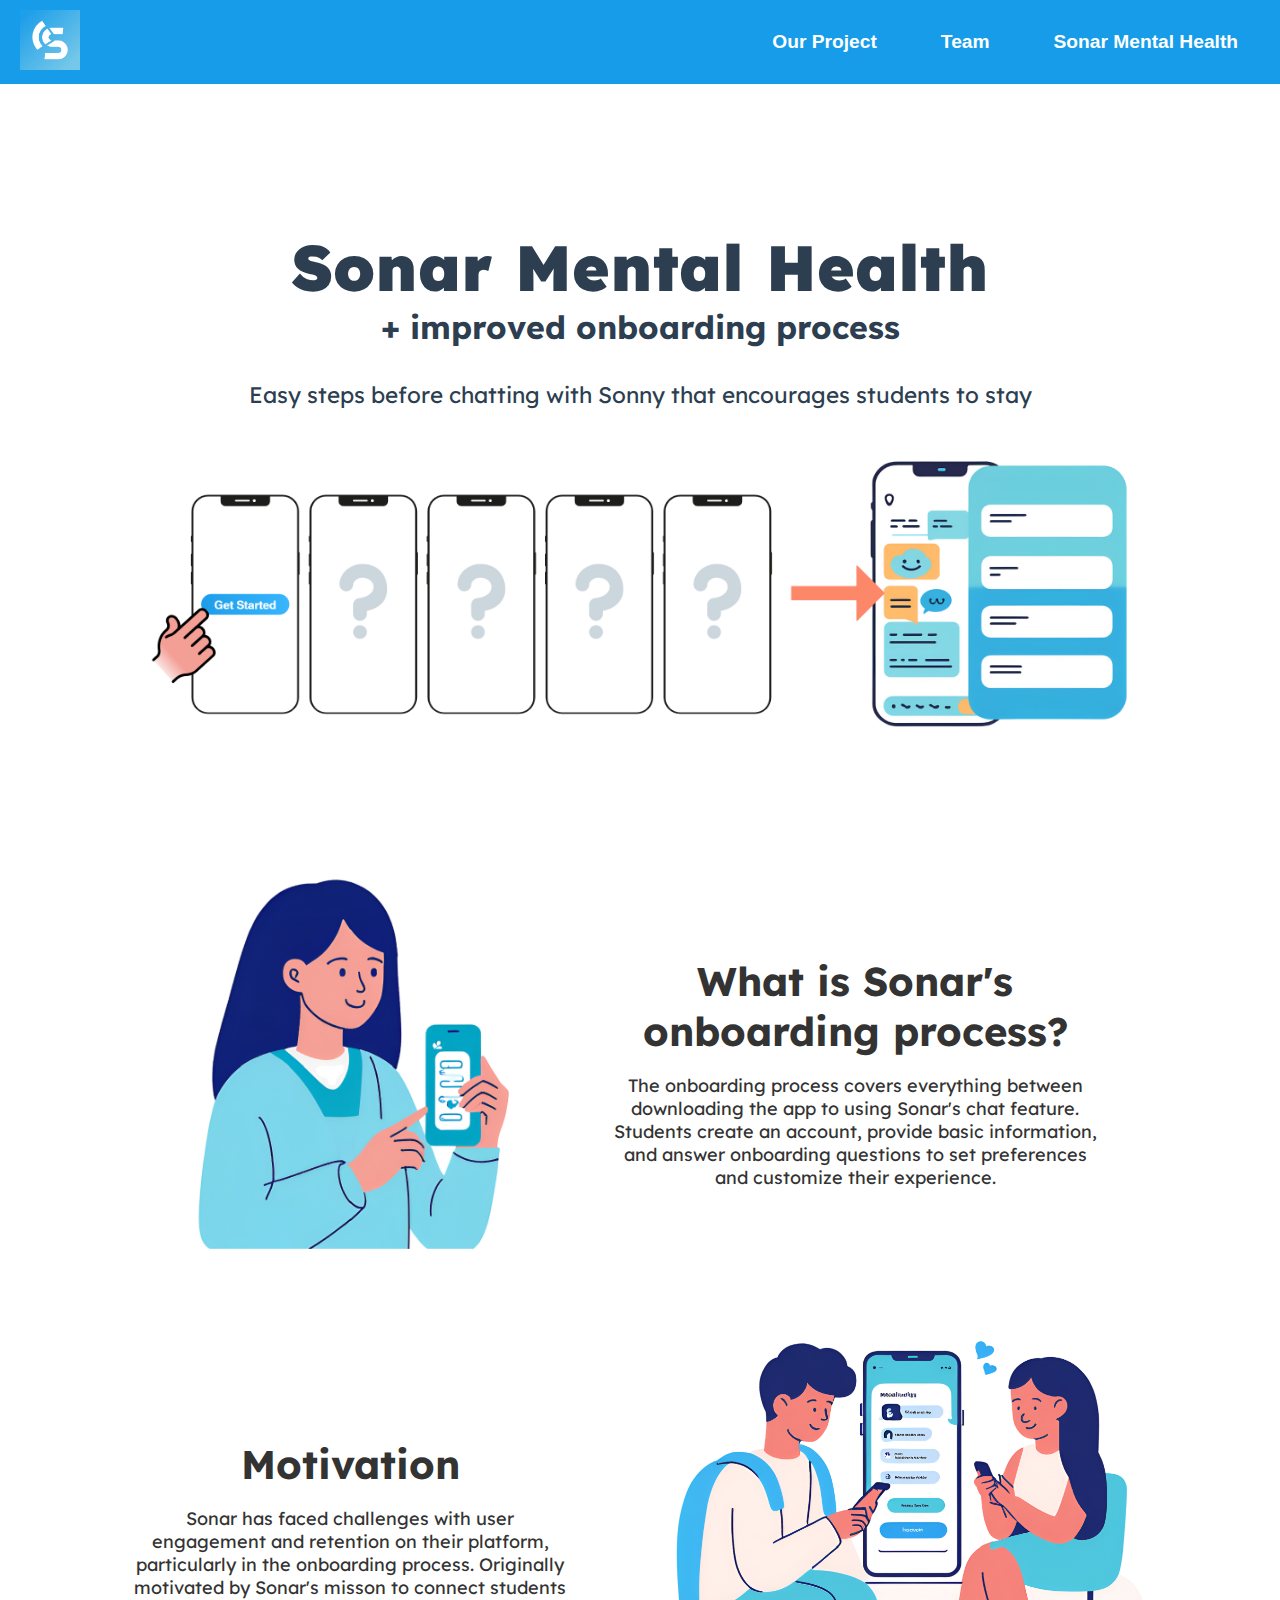
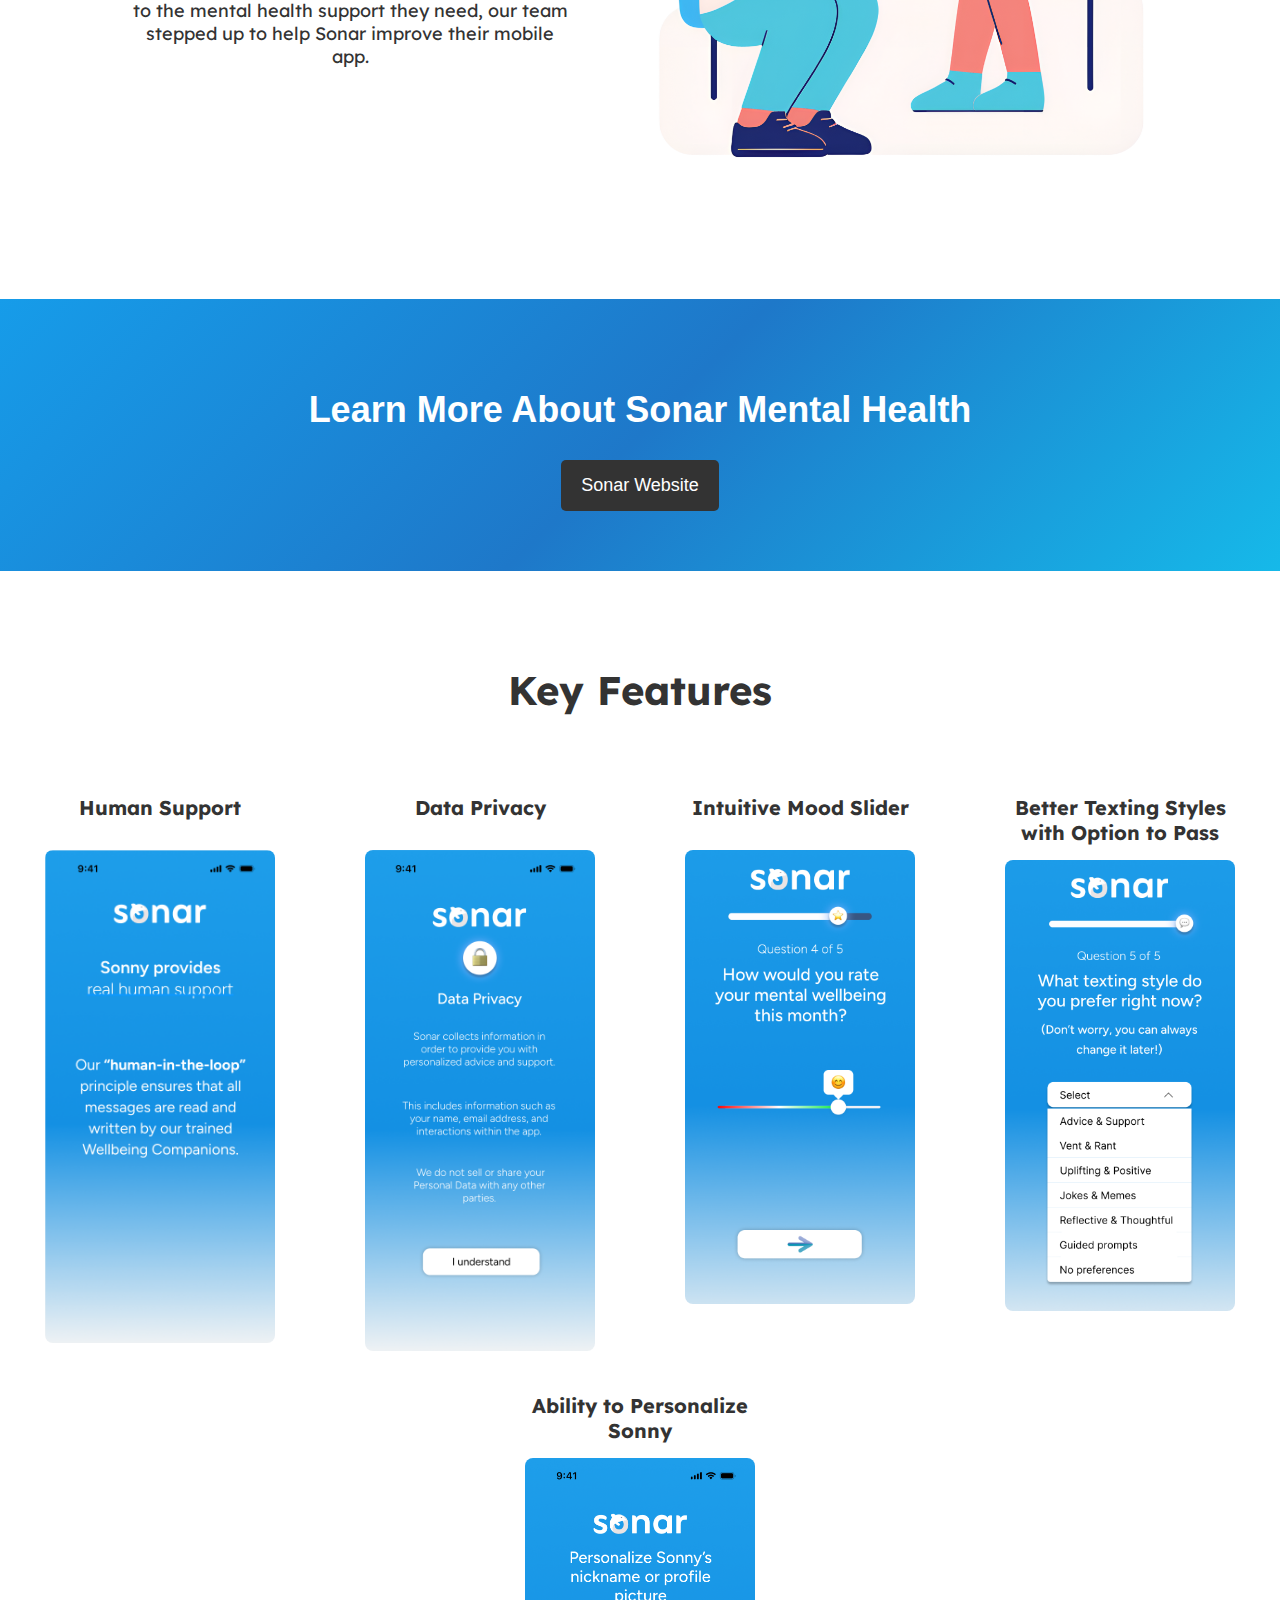
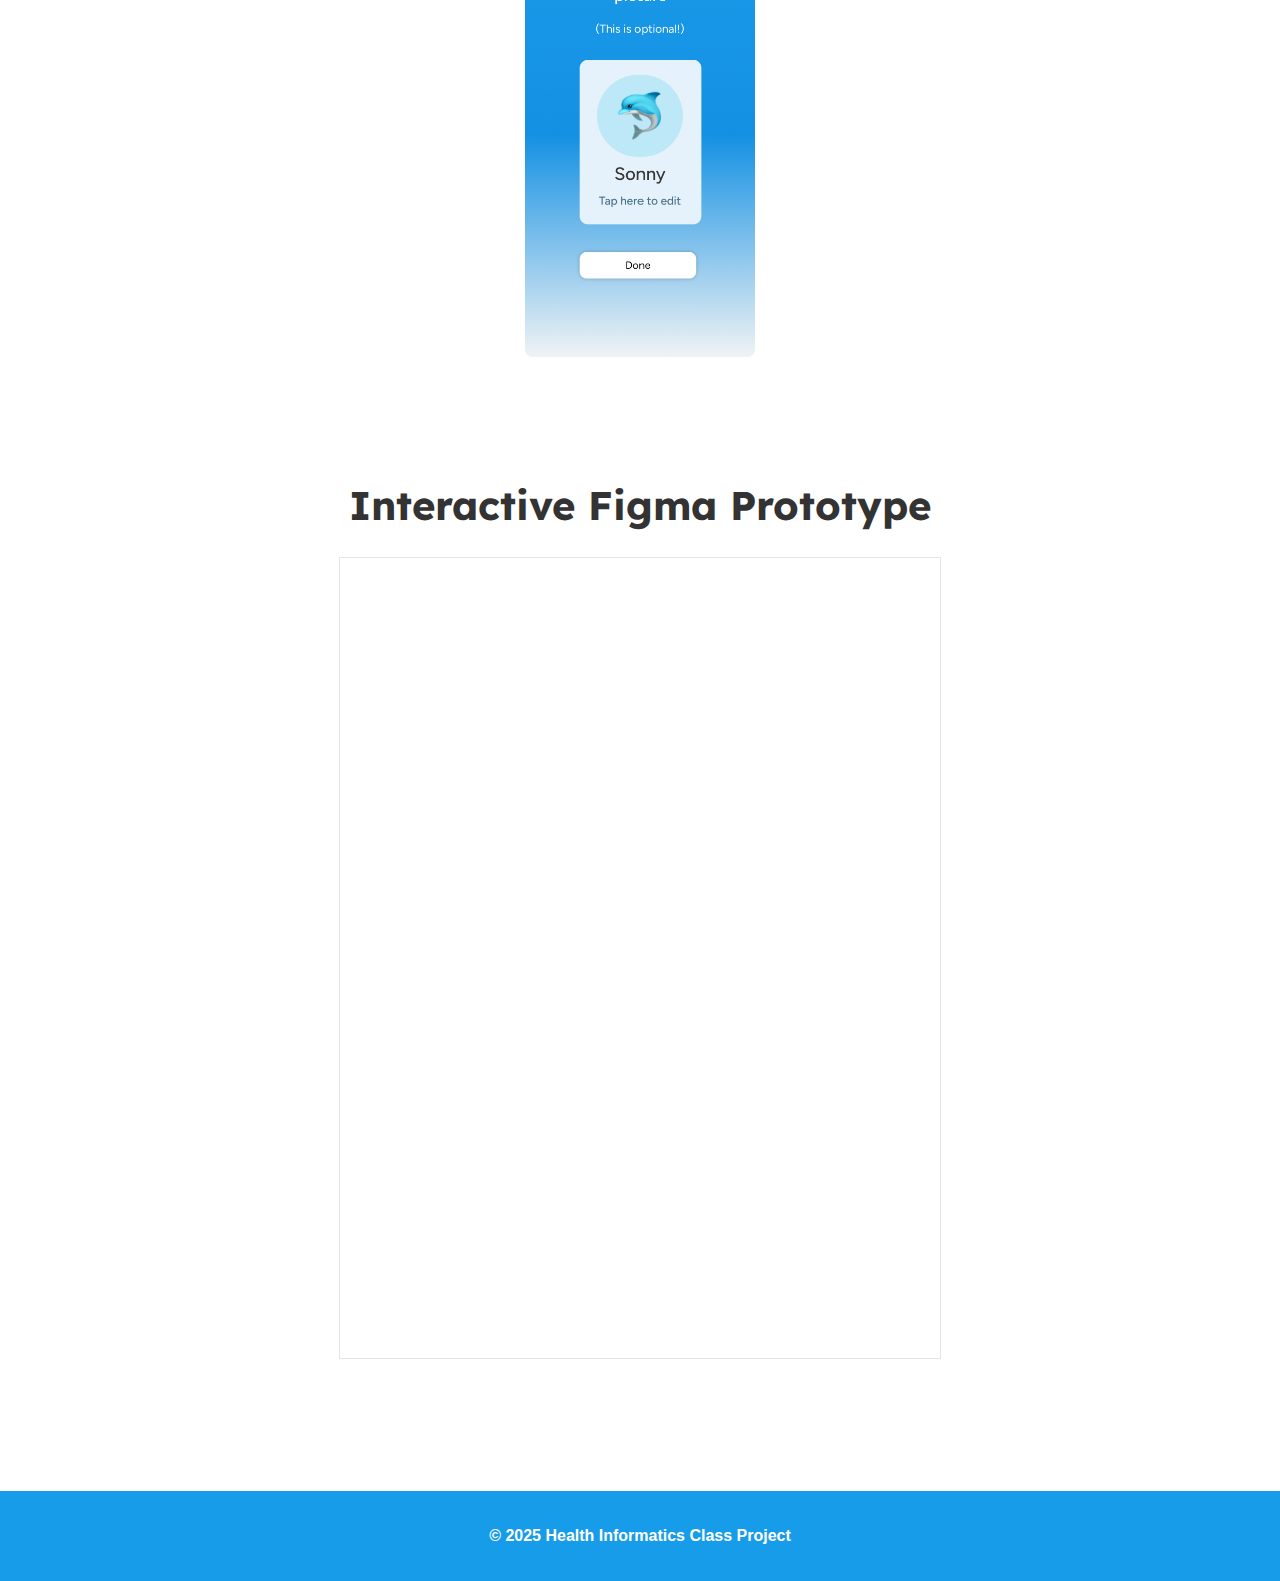
==== index.html @ 28c3e7b8 "Changed spacing everywhere and text on first page" ====
<!DOCTYPE html>
<html lang="en">
<head>
    <meta charset="UTF-8">
    <meta name="viewport" content="width=device-width, initial-scale=1.0">
    <title>UI/UX Project Showcase</title>
    <link rel="stylesheet" href="styles.css">
</head>
<body>
    <!-- Navbar -->
    <nav class="navbar">
        <div class="logo-container">
            <a href="index.html"> <!-- Replace "index.html" with the correct homepage link -->
                <img src="assets/images/sonar-logo-blue.png" alt="Sonar Mental Health" class="logo">
            </a>
            <!-- <span>Sonar Mental Health</span> -->
        </div>
        <ul class="nav-links">
            <li><a href="index.html">Our Project</a></li>
            <li><a href="team.html">Team</a></li>
            <li><a href="sonar.html">Sonar Mental Health</a></li>
        </ul>
    </nav>
    
    <!-- Hero Section -->
    <header class="hero">
        <h1>Sonar Mental Health</h1>
        <h2>+ improved onboarding process</h2>
        <p>Easy steps before chatting with Sonny that encourages students to stay</p>
        <img src="assets/images/onboarding.png" alt="Onboarding">
    </header>
    
    <div class="description-section">
        <img src="assets/images/girl-signing-up.png" alt="Girl signing up" class="onboarding-image">
        <div class="onboarding-text">
            <h2>What is Sonar's onboarding process?</h2>
            <p>
                The onboarding process covers everything between downloading the app to using Sonar's chat feature. Students create an account, provide basic information, and answer onboarding questions to set preferences and customize their experience.
            </p>
        </div>
    </div>
    
    <div class="motivation-section">
        <div class="motivation-text">
            <h2>Motivation</h2>
            <p>
                Sonar has faced challenges with user engagement and retention on their platform, particularly in the
                 onboarding process. Originally motivated by Sonar's misson to connect students to the mental health
                  support they need, our team stepped up to help Sonar improve their mobile app.
    
            </p>
        </div>
        <img src="assets/images/girl-and-boy-texting.png" alt="Girl and boy texting" class="texting-image">
    </div>
    

    <section class="sonar-section">
        <div class="sonar-text">
            <h2>Learn More About Sonar Mental Health</h2>
        <a href="https://www.sonarmentalhealth.com/" target="_blank">
          <button class="sonar-button">
            Sonar Website
          </button>
        </a>
        </div>
    </section>

    <div class="key-features-section">
        <div class="key-features-text">
            <h2>Key Features</h2>
            <!-- <ul>
                <li>Sign up with your email and create a password.</li>
                <li>Complete a short questionnaire to personalize your experience.</li>
                <li>Get matched with relevant resources and support.</li>
                <li>Start using Sonar with guided tutorials and assistance.</li>
            </ul> -->
        </div>
        
        <div class="key-features-images">
            <figure>
                <figcaption>Human Support</figcaption>
                <img src="assets/images/kf1-human-support.png" alt="Human Support">
            </figure>
            <figure>
                <figcaption>Data Privacy</figcaption>
                <img src="assets/images/kf2-data-privacy.png" alt="Data Privacy">
            </figure>
            <figure>
                <figcaption>Intuitive Mood Slider</figcaption>
                <img src="assets/images/kf3-intuitive-mood-slider.png" alt="Intuitive Mood Slider">
            </figure>
            <figure>
                <figcaption>Better Texting Styles with Option to Pass</figcaption>
                <img src="assets/images/kf4-better-texting-styles.png" alt="Better Texting Styles">
            </figure>
            <figure>
                <figcaption>Ability to Personalize Sonny</figcaption>
                <img src="assets/images/kf5-edit-Sonny.png" alt="Edit Sonny">
            </figure>
        </div>
    </div>
    
    <div class="interactive-prototype-section">
        <h1>Interactive Figma Prototype</h1>
        <iframe style="border: 1px solid rgba(0, 0, 0, 0.1);" width="800" height="450" 
        src="https://embed.figma.com/proto/WlzYz4vKAvmb5n5ZOCslHj/sonar-onboarding-prototype?node
        -id=494-1570&scaling=scale-down&content-scaling=fixed&page-id=0%3A1&starting-point-node-id=1%3A45&show-proto-sidebar=1&embed-host=share" allowfullscreen></iframe>
    </div>



    <!-- Footer -->
    <footer>
        <p>&copy; 2025 Health Informatics Class Project</p>
    </footer>
</body>
</html>



 <!-- Left Sidebar Navigation -->
 <!-- <nav class="side-navbar">
    <ul>
        <li><a href="#problem-statement">Problem Statement</a></li>
        <li><a href="#motivation">Motivation</a></li>
        <li><a href="#competitive-analysis">Competitive Analysis</a></li>
        <li><a href="#personas-storyboards">Personas and Storyboards</a></li>
        <li><a href="#prototype1">Prototype #1</a></li>
        <li><a href="#interview1">Interview #1</a></li>
        <li><a href="#improvements1">Improvements to Prototype #1</a></li>
        <li><a href="#prototype2">Prototype #2</a></li>
        <li><a href="#interview2">Interview #2</a></li>
        <li><a href="#improvements2">Improvements to Prototype #2</a></li>
        <li><a href="#final-prototypes">Final Hi-Fidelity Prototypes</a></li>
        <li><a href="#learned">What We Learned</a></li>
        <li><a href="#next-steps">Next Steps</a></li>
    </ul>
</nav>


<section id="problem-statement">
    <h2>Problem Statement</h2>
    <p>Middle and high school students seeking mental health support through Sonar Mental Health face challenges with the 
        onboarding process, leading to low engagement and retention; as part of our mission, we aim to research and redesign
         the onboarding experience to improve user engagement and long-term retention.</p>
</section>

<section id="motivation">
    <h2>Motivation</h2>
    <p>Our team was motivated by Sonar's mission to help teens get the mental health support they need, as well as the recent 
        uptick of mental health challenges among Asian American adolescents in the past 5 years. So, we decided to help Sonar 
        in chance of making a real change.
    </p>
</section>

<section id="competitive-analysis">
    <h2>Competitive Analysis</h2>
    <p>Before meeting with Sonar's team, we created our own competitive analysis on Figjam to analyze some mental health chat 
        platforms we thought were potential competitors of Sonar.</p>
    <div style="text-align: center;">
        <img src="assets/images/ca-visual-ours.png" alt="Competitive Analysis Visual Ours" style="max-width: 100%; height: auto;">
    </div>
    <p>We then found out who were Sonar's competitors to Sonar's UX Researcher, and decided to make a more eye-catching
         competitive analysis visual of these companies.</p>
    <div style="text-align: center;">
        <img src="assets/images/competitive-analysis-visual.png" alt="Competitive Analysis Visual" style="max-width: 100%; height: auto;">
    </div>
</section> -->
---- styles.css ----
@font-face {
    font-family: 'Sigmar';
    src: url('./assets/fonts/Sigmar/Sigmar-Regular.ttf') format('truetype');
}

@font-face {
    font-family: 'Lexend Black';
    src: url('./assets/fonts/Lexend/static/Lexend-Black.ttf') format('truetype');
}


@font-face {
    font-family: 'Lexend Bold';
    src: url('./assets/fonts/Lexend/static/Lexend-Bold.ttf') format('truetype');
}

@font-face {
    font-family: 'Lexend Regular';
    src: url('./assets/fonts/Lexend/static/Lexend-Regular.ttf') format('truetype');
}

/* General styles */
body {
    font-family: 'Arial', sans-serif;
    margin: 0;
    padding: 0;
    background-color: white;
    color: #333;
}

/* Navbar */
.navbar {
    display: flex;
    justify-content: space-between;
    align-items: center;
    padding: 10px 20px;
    background-color: #169CE9;
    color: white;
    box-shadow: 0px 4px 6px rgba(0, 0, 0, 0.1);
}

.logo {
    max-width: 60px;
    height: auto;
}

.nav-links {
    list-style: none;
    display: flex;
    gap: 20px;
    margin: 0;
    padding: 0;
}

.nav-links li {
    display: inline;
}

.nav-links a {
    text-decoration: none;
    color: white;
    font-weight: bold;
    font-size: 1.2rem;
    padding: 15px 22px;
    border-radius: 8px;
    transition: background 0.3s ease;
}

.nav-links a:hover {
    background-color: rgba(255, 255, 255, 0.2);
}



/* Hero Section */
.hero {
    text-align: center;
    padding: 100px 20px;
    background: white;
    color: #2c3e50;
}

.hero h1 {
    font-family: 'Lexend Black', Arial, Helvetica, sans-serif;
    font-size: 4rem;
    font-weight: bold;
    margin-bottom: 0;
    color: #2c3e50; /* Updated title color */
}

.hero h2 {
    font-family: 'Lexend Bold', Arial, Helvetica, sans-serif;
    font-size: 2rem;
    margin-top: 0;
    margin-bottom: 30px;
    font-weight: bold;
    color: #2c3e50; /* Updated title color */
}

.hero p {
    font-family: 'Lexend Regular', Arial, Helvetica, sans-serif;
    font-size: 2.5vh;
    max-width: 1200px;
    margin: 0 auto;
    margin-bottom: 3%;
    line-height: 1.6;
}

.hero img {
    width: 80%; /* Adjust this value to control the size */
    max-width: 1200px; /* Prevents the image from being too large */
    height: auto; /* Maintains aspect ratio */
    display: block; /* Ensures proper spacing */
    margin: 0 auto; /* Centers the image */
}

@media (max-width: 768px) {
    .hero img {
        width: 90%; /* Adjust size for smaller screens */
        max-width: 400px;
    }
}

@media (max-width: 480px) {
    .hero img {
        width: 100%;
        max-width: 300px;
    }
}


/* description section */
.description-section {
    display: flex;
    align-items: center;
    justify-content: center; /* Centers content horizontally */
    gap: 80px;
    padding-top: 40px;
    padding-left: 3%;
    padding-right: 3%;
    flex-wrap: nowrap; /* Prevents wrapping */
}

.onboarding-image {
    width: 350px; /* Adjust as needed */
    height: auto;
    flex-shrink: 0; /* Ensures the image doesn’t shrink too much */
}

.onboarding-text {
    max-width: 500px;
    flex-grow: 1; /* Allows text to take available space */
    text-align: center;
}

.onboarding-text h2 {
    font-family: 'Lexend Bold', Arial, Helvetica, sans-serif;
    margin-bottom: 10px;
    font-size: 40px;
}

.onboarding-text p {
    font-family: 'Lexend Regular', Arial, Helvetica, sans-serif;
    list-style-type: disc;
    padding-right: 20px;
    font-size: 2vh;
    width: 100%;
}


/* motivation section */
.motivation-section {
    display: flex;
    align-items: flex-start; /* Aligns text block to the top */
    justify-content: center;
    align-items: center; /* Vertically centers items */
    gap: 80px;
    padding-top: 5%;
    padding-left: 10%;
    padding-right: 10%;
    padding-bottom: 10%;
    flex-wrap: nowrap; /* Prevents wrapping */
}


.texting-image {
    width: 500px; /* Adjust as needed */
    height: auto;
    flex-shrink: 0; /* Ensures the image doesn’t shrink too much */
}

.motivation-text {
    max-width: 500px;
    flex-grow: 1; /* Allows text to take available space */
    text-align: center;
    margin: 0 auto;
    padding: 0;
}

.motivation-text h2 {
    font-family: 'Lexend Bold', Arial, Helvetica, sans-serif;
    margin-bottom: 10px;
    font-size: 40px;
    text-align: center;
}

.motivation-text p {
    font-family: 'Lexend Regular', Arial, Helvetica, sans-serif;
    text-align: center;
    font-size: 2vh;
    width: 100%;
    /* list-style-type: disc; */
}


/* learn about sonar section */
.sonar-section {
    background: linear-gradient(135deg, #169CE9, #1E78C9, #16B9E9);
    padding: 60px;
    text-align: center;
}

.sonar-text {
    color: white;
}

.sonar-text h2 {
    font-size: 4vh;
}

.sonar-button {
    background: #333;
    color: white;
    border: none;
    padding: 15px 20px;
    font-size: 18px;
    cursor: pointer;
    border-radius: 5px;
    text-align: center;
    display: inline-block;
    text-decoration: none;
}

.sonar-button:hover {
    background: #414141;
}
  

/* key features section */
.key-features-section {
    text-align: center;
    padding: 60px 0px;
}

.key-features-text {
    /* max-width: 600px; */
    width: 80%;
    margin: 0 auto;
    text-align: center;
}

.key-features-text h2 {
    font-family: 'Lexend Bold', Arial, Helvetica, sans-serif;
    margin-bottom: 10px;
    font-size: 40px;
    text-align: center;
}

.key-features-images {
    display: flex;
    flex-wrap: wrap;
    justify-content: center;
    align-items: flex-start; /* Aligns captions at the top */
    gap: 10px;
    margin-top: 5%;
}

figure {
    text-align: center;
    display: flex;
    flex-direction: column;
    align-items: center; /* Centers image and caption */
    width: 230px; /* Adjust as needed */
}

figcaption {
    font-family: 'Lexend Bold', Arial, Helvetica, sans-serif;
    font-size: 20px;
    margin-bottom: 15px;
    min-height: 40px; /* Ensures all captions take up the same space */
}

.key-features-images img {
    width: 100%; /* Adjust the size as needed */
    /* max-width: 150px; Prevent images from being too large */
    height: 100%; /* Ensures all images have the same height */
    object-fit: contain; /* Keeps image proportions intact */
    border-radius: 8px; /* Optional */
}



/* full prototype section*/
.interactive-prototype-section {
    text-align: center;
    padding: 20px;
    padding-bottom: 10%;
}

.interactive-prototype-section h1 {
    font-family: 'Lexend Bold', Arial, Helvetica, sans-serif;
    font-size: 40px;
}

iframe {
    border: none;
    width: 100%;
    max-width: 600px;
    height: 800px;
}


/* CTA Button */
.cta-button {
    display: inline-block;
    padding: 18px 40px;
    font-size: 1.2rem;
    margin-top: 20px;
    font-weight: bold;
    background-color: #007B8F; /* Updated button color */
    color: white;
    text-decoration: none;
    border-radius: 10px;
    transition: all 0.3s ease-in-out;
    box-shadow: 0px 5px 8px rgba(0, 0, 0, 0.15);
}

.cta-button:hover {
    background-color: #005F6B; /* Darker teal for hover effect */
    transform: scale(1.07);
}


/* Responsive Design */
@media (max-width: 768px) {
    .navbar {
        flex-direction: column;
        text-align: center;
        padding: 20px;
    }
    .nav-links {
        flex-direction: column;
        gap: 10px;
    }
}

footer {
    text-align: center;
    font-weight: bold;
    padding: 20px;
    background-color: #169CE9;
    color: white;
}


/* meet the team section */
#team {
    text-align: center;
    padding: 40px 20px;
    padding-bottom: 20%;
    background-color: #f9f9f9;
  
}
.team-section {
    text-align: center;
    padding: 50px 20px;
}

#team h2 {
    font-family: 'Lexend Bold', Arial, Helvetica, sans-serif;
    font-size: 40px;    
}

.team-container {
    font-family: 'Lexend Regular', Arial, Helvetica, sans-serif;
    font-size: 2vh;    
    display: flex;
    flex-wrap: wrap;
    justify-content: center;
    padding-top: 3%;
    gap: 20px; /* Spacing between team members */
}

.team-member {
    max-width: 200px;
    text-align: center;
}

.team-member img {
    width: 200px;
    height: 200px;
    object-fit: cover;
    border-radius: 10px;
}

/* Responsive Design */
@media (max-width: 768px) {
    .team-container {
        flex-direction: column;
        align-items: center;
    }
}

h3 {
    margin: 10px 0 5px;
    font-size: 1.2em;
}

/* sonar mental health page */

.what-is-sonar-title {
    font-family: 'Lexend Bold', Arial, Helvetica, sans-serif;
    font-size: 6vh;    
    margin-top: 7%;
    text-align: center;
    margin-bottom: 20px; /* Space between the title and flexbox */
    
}

.what-is-sonar-section {
    display: flex;
    align-items: center;
    justify-content: center; /* Centers content horizontally */
    gap: 10%;
    padding: 40px;
    flex-wrap: nowrap; /* Prevents wrapping */
}

.girl-sitting-image {
    width: 500px; /* Adjust as needed */
    height: auto;
    flex-shrink: 0; /* Ensures the image doesn’t shrink too much */
}

.what-is-sonar-text {
    max-width: 600px;
    flex-grow: 1; /* Allows text to take available space */
    text-align: center;
}

.what-is-sonar-text h2 {
    font-family: 'Lexend Bold', Arial, Helvetica, sans-serif;
    margin-bottom: 10px;
    font-size: 40px;
}

.what-is-sonar-text ul {
    list-style-type: disc;
    padding-right: 20px;
}
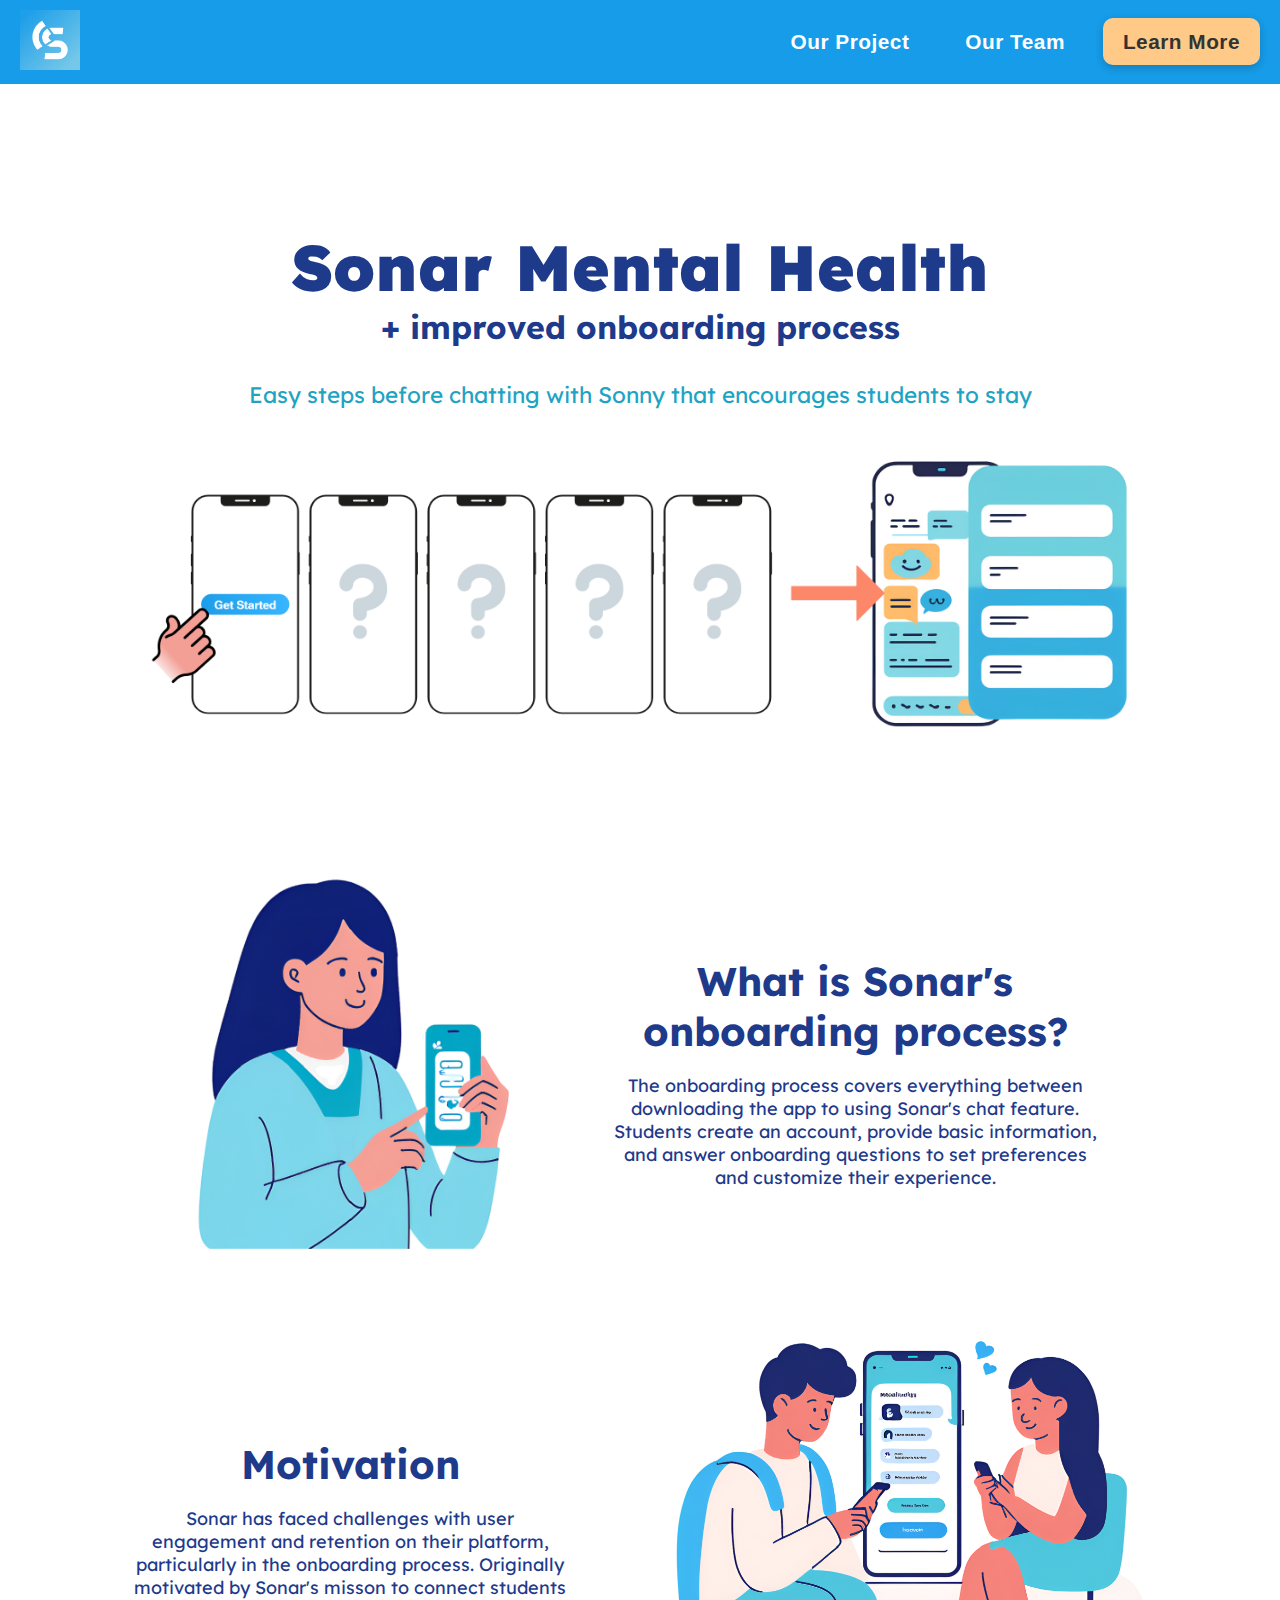
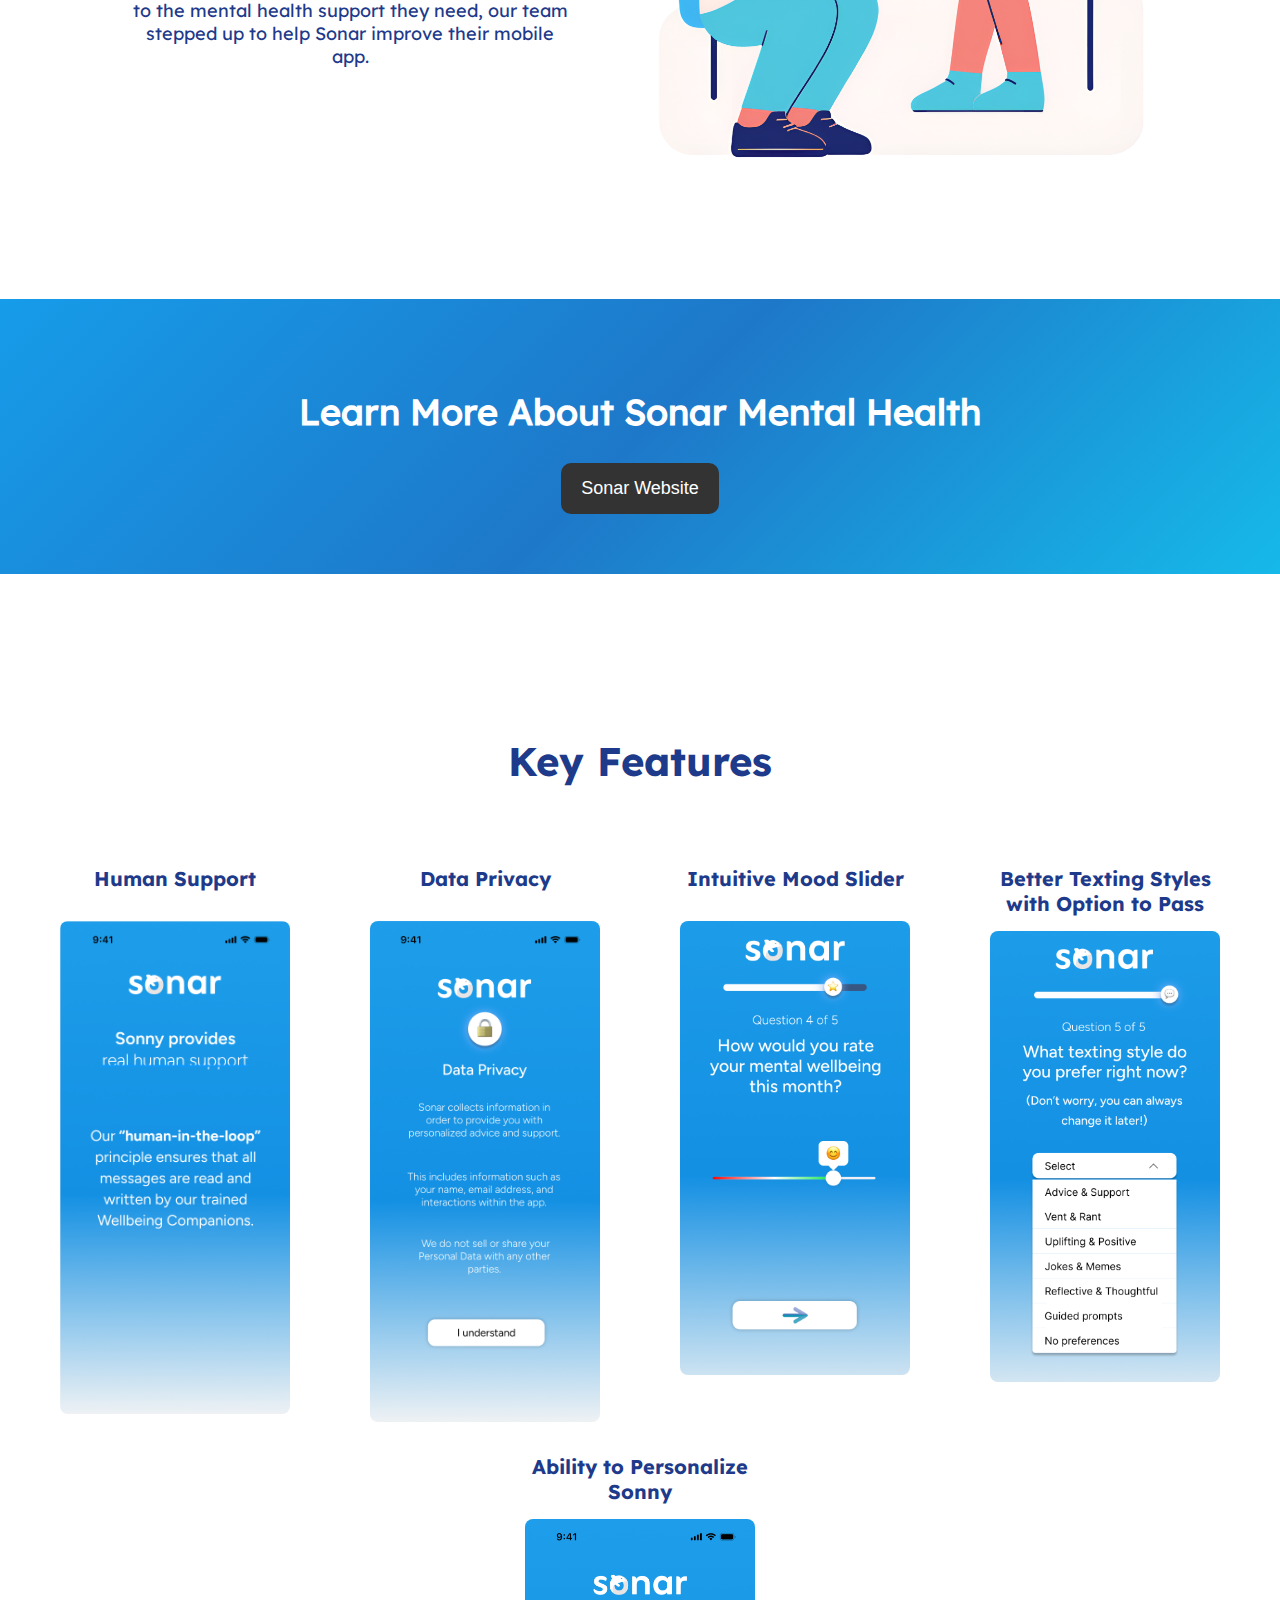
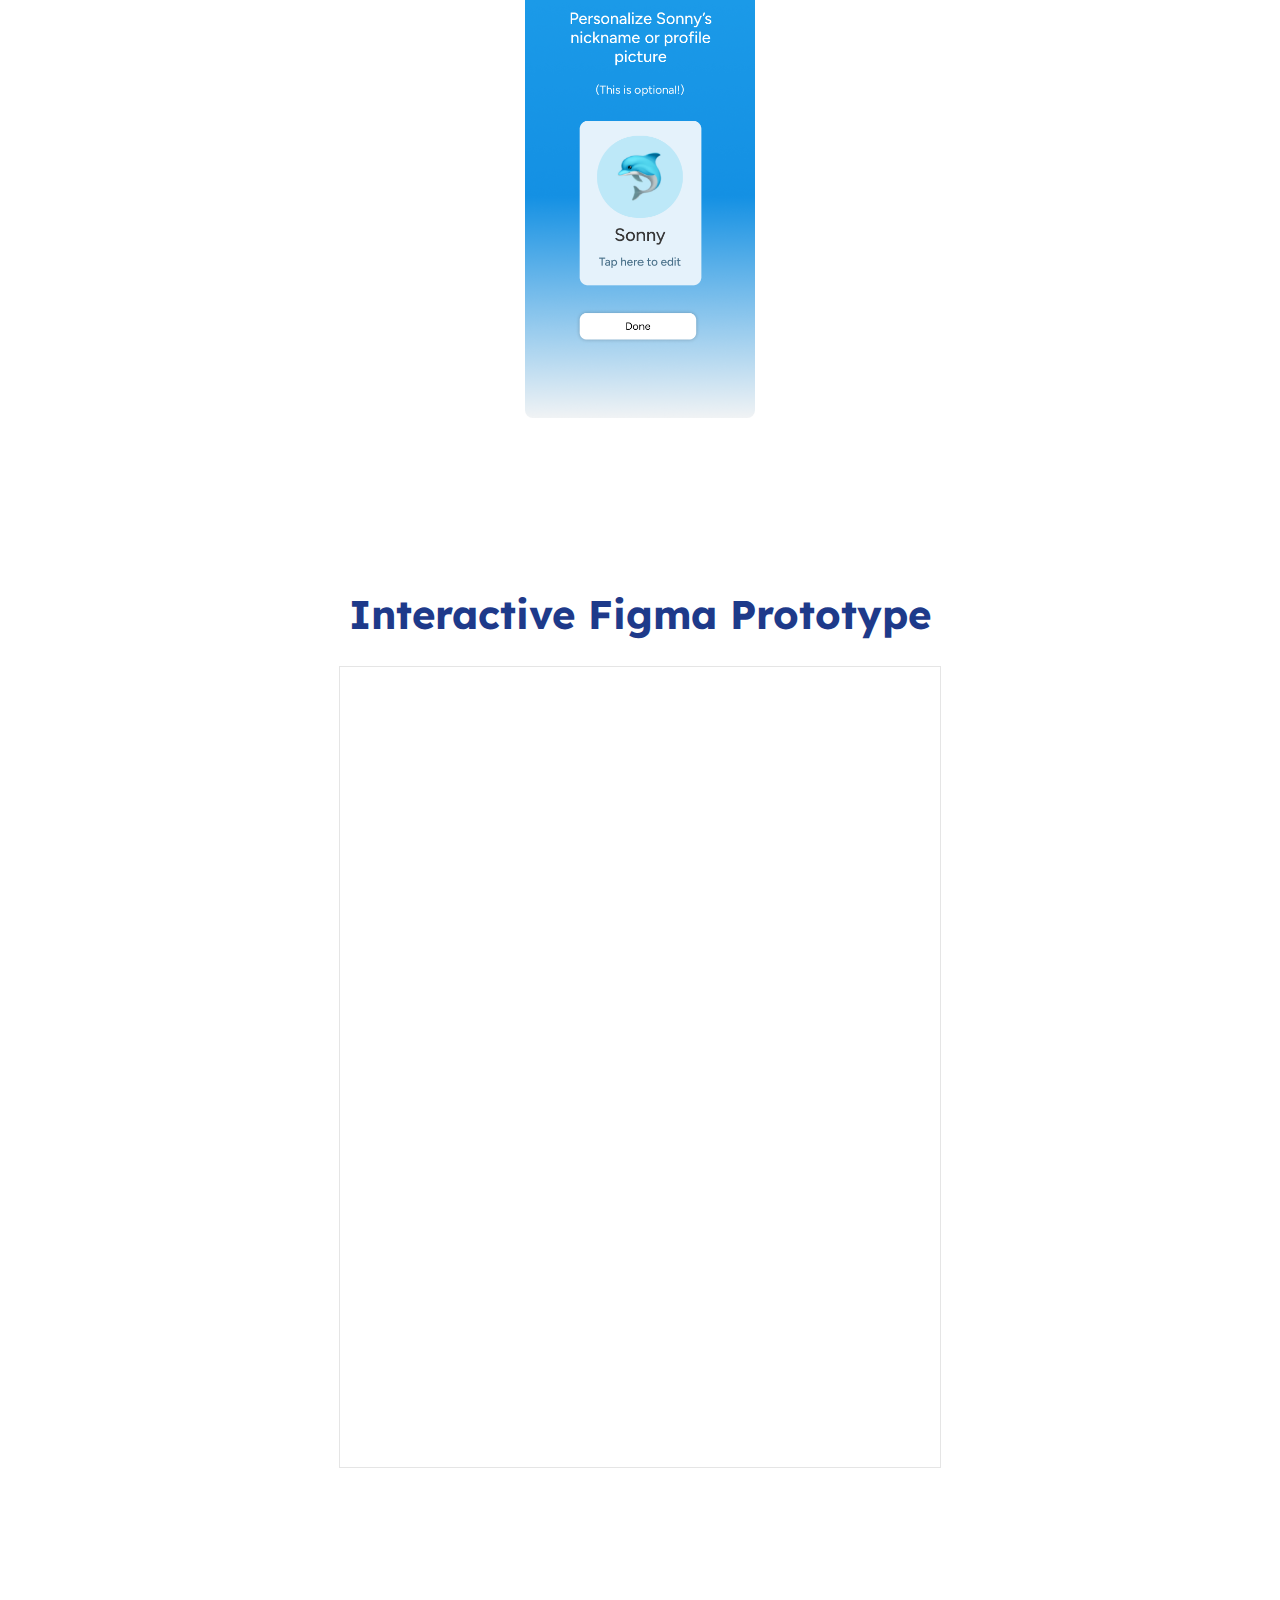
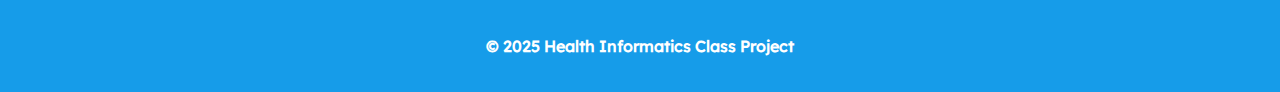
==== commit ed61082c: "Updated font colors" ====
--- a/index.html
+++ b/index.html
@@ -17,8 +17,8 @@
         </div>
         <ul class="nav-links">
             <li><a href="index.html">Our Project</a></li>
-            <li><a href="team.html">Team</a></li>
-            <li><a href="sonar.html">Sonar Mental Health</a></li>
+            <li><a href="team.html">Our Team</a></li>
+            <li><a href="sonar.html">Learn More</a></li>
         </ul>
     </nav>
     
--- a/styles.css
+++ b/styles.css
@@ -21,7 +21,7 @@
 
 /* General styles */
 body {
-    font-family: 'Arial', sans-serif;
+    font-family: 'Lexend Regular', 'Arial', sans-serif;
     margin: 0;
     padding: 0;
     background-color: white;
@@ -32,6 +32,7 @@
 .navbar {
     display: flex;
     justify-content: space-between;
+    font-family: 'Lexend Regular', Arial, Helvetica, sans-serif;
     align-items: center;
     padding: 10px 20px;
     background-color: #169CE9;
@@ -59,15 +60,33 @@
 .nav-links a {
     text-decoration: none;
     color: white;
+    font-weight: 600;
+    font-size: 1.3rem;
+    padding: 12px 18px;
+    border-radius: 8px;
+    transition: background 0.3s ease, transform 0.2s ease;
+    letter-spacing: 0.5px;
+    font-family: 'Poppins', sans-serif;
+}
+
+.nav-links a:hover {
+    background-color: rgba(255, 255, 255, 0.3);
+    transform: translateY(-2px);
+}
+
+/* Special styling for Sonar Mental Health button */
+.nav-links a[href="sonar.html"] {
+    background-color: #ffc987; /* Gold */
+    color: #333; /* Dark Blue */
     font-weight: bold;
-    font-size: 1.2rem;
-    padding: 15px 22px;
-    border-radius: 8px;
-    transition: background 0.3s ease;
-}
-
-.nav-links a:hover {
-    background-color: rgba(255, 255, 255, 0.2);
+    border-radius: 10px;
+    padding: 12px 20px;
+    box-shadow: 0 3px 8px rgba(0, 0, 0, 0.2);
+}
+
+.nav-links a[href="sonar.html"]:hover {
+    background-color: #fdbb6c; /* Slightly darker gold */
+    transform: scale(1.05);
 }
 
 
@@ -77,7 +96,7 @@
     text-align: center;
     padding: 100px 20px;
     background: white;
-    color: #2c3e50;
+    /* color: #2c3e50; */
 }
 
 .hero h1 {
@@ -85,7 +104,7 @@
     font-size: 4rem;
     font-weight: bold;
     margin-bottom: 0;
-    color: #2c3e50; /* Updated title color */
+    color: #1E3A8A; /* Updated title color */
 }
 
 .hero h2 {
@@ -94,11 +113,12 @@
     margin-top: 0;
     margin-bottom: 30px;
     font-weight: bold;
-    color: #2c3e50; /* Updated title color */
+    color: #1E3A8A; /* Updated title color */
 }
 
 .hero p {
     font-family: 'Lexend Regular', Arial, Helvetica, sans-serif;
+    color:#1fa3c3;
     font-size: 2.5vh;
     max-width: 1200px;
     margin: 0 auto;
@@ -155,12 +175,14 @@
 
 .onboarding-text h2 {
     font-family: 'Lexend Bold', Arial, Helvetica, sans-serif;
+    color:#1E3A8A;
     margin-bottom: 10px;
     font-size: 40px;
 }
 
 .onboarding-text p {
     font-family: 'Lexend Regular', Arial, Helvetica, sans-serif;
+    color:#1E3A8A;
     list-style-type: disc;
     padding-right: 20px;
     font-size: 2vh;
@@ -199,6 +221,7 @@
 
 .motivation-text h2 {
     font-family: 'Lexend Bold', Arial, Helvetica, sans-serif;
+    color:#1E3A8A;
     margin-bottom: 10px;
     font-size: 40px;
     text-align: center;
@@ -206,6 +229,8 @@
 
 .motivation-text p {
     font-family: 'Lexend Regular', Arial, Helvetica, sans-serif;
+    color:#1E3A8A;
+
     text-align: center;
     font-size: 2vh;
     width: 100%;
@@ -235,7 +260,7 @@
     padding: 15px 20px;
     font-size: 18px;
     cursor: pointer;
-    border-radius: 5px;
+    border-radius: 10px;
     text-align: center;
     display: inline-block;
     text-decoration: none;
@@ -243,13 +268,14 @@
 
 .sonar-button:hover {
     background: #414141;
+    transform: scale(1.07);
 }
   
 
 /* key features section */
 .key-features-section {
     text-align: center;
-    padding: 60px 0px;
+    padding-top: 10%;
 }
 
 .key-features-text {
@@ -261,6 +287,7 @@
 
 .key-features-text h2 {
     font-family: 'Lexend Bold', Arial, Helvetica, sans-serif;
+    color:#1E3A8A;
     margin-bottom: 10px;
     font-size: 40px;
     text-align: center;
@@ -271,7 +298,7 @@
     flex-wrap: wrap;
     justify-content: center;
     align-items: flex-start; /* Aligns captions at the top */
-    gap: 10px;
+    gap: 0px;
     margin-top: 5%;
 }
 
@@ -279,12 +306,15 @@
     text-align: center;
     display: flex;
     flex-direction: column;
-    align-items: center; /* Centers image and caption */
-    width: 230px; /* Adjust as needed */
+    align-items: center; 
+    width: 230px;
+    height: auto;
+    padding: 0%;
 }
 
 figcaption {
     font-family: 'Lexend Bold', Arial, Helvetica, sans-serif;
+    color:#1E3A8A;
     font-size: 20px;
     margin-bottom: 15px;
     min-height: 40px; /* Ensures all captions take up the same space */
@@ -303,12 +333,13 @@
 /* full prototype section*/
 .interactive-prototype-section {
     text-align: center;
-    padding: 20px;
+    padding-top: 10%;
     padding-bottom: 10%;
 }
 
 .interactive-prototype-section h1 {
     font-family: 'Lexend Bold', Arial, Helvetica, sans-serif;
+    color:#1E3A8A;
     font-size: 40px;
 }
 
@@ -378,11 +409,13 @@
 
 #team h2 {
     font-family: 'Lexend Bold', Arial, Helvetica, sans-serif;
-    font-size: 40px;    
+    color: #1fa3c3;
+    font-size: 6vh;    
 }
 
 .team-container {
     font-family: 'Lexend Regular', Arial, Helvetica, sans-serif;
+    color: #1E3A8A;
     font-size: 2vh;    
     display: flex;
     flex-wrap: wrap;
@@ -420,6 +453,7 @@
 
 .what-is-sonar-title {
     font-family: 'Lexend Bold', Arial, Helvetica, sans-serif;
+    color: #1E3A8A;
     font-size: 6vh;    
     margin-top: 7%;
     text-align: center;
@@ -448,13 +482,48 @@
     text-align: center;
 }
 
-.what-is-sonar-text h2 {
-    font-family: 'Lexend Bold', Arial, Helvetica, sans-serif;
-    margin-bottom: 10px;
-    font-size: 40px;
-}
-
-.what-is-sonar-text ul {
+
+.what-is-sonar-text p {
+    font-family: 'Lexend Regular', Arial, Helvetica, sans-serif;
+    color: #1E3A8A;
+    font-size: 3vh;
     list-style-type: disc;
     padding-right: 20px;
 }
+
+/* sign-up section */
+.sign-up-section {
+    /* background: linear-gradient(135deg, #169CE9, #1E78C9, #16B9E9); */
+    padding-top: 60px;
+    padding-left: 60px;
+    padding-right: 60px;
+    padding-bottom: 10%;
+    text-align: center;
+}
+
+.sign-up-text {
+    font-family: 'Lexend Bold', Arial, Helvetica, sans-serif;
+    color: #333;
+}
+
+.sign-up-text h2 {
+    font-size: 6vh;
+}
+
+.sign-up-button {
+    background: #333;
+    color: white;
+    border: none;
+    padding: 15px 20px;
+    font-size: 18px;
+    cursor: pointer;
+    border-radius: 10px;
+    text-align: center;
+    display: inline-block;
+    text-decoration: none;
+}
+
+.sign-up-button:hover {
+    background: #414141;
+    transform: scale(1.07);
+}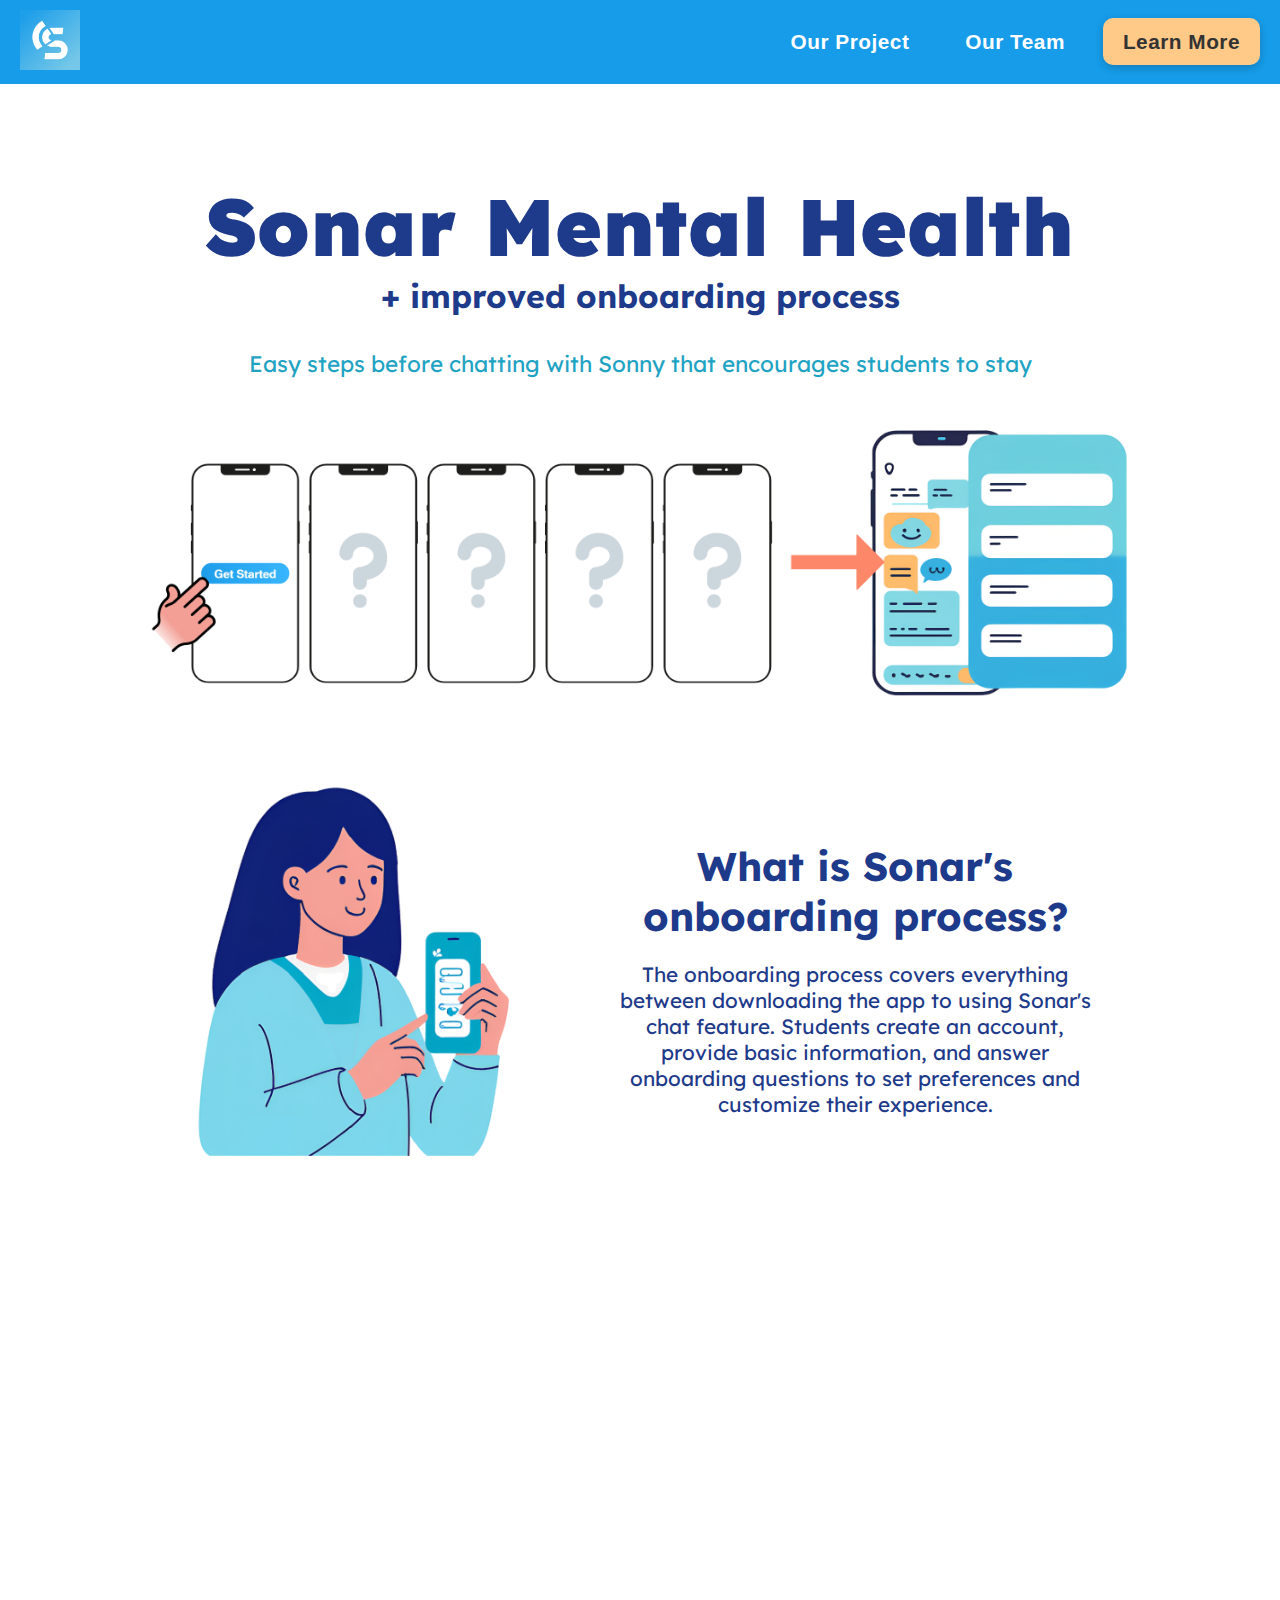
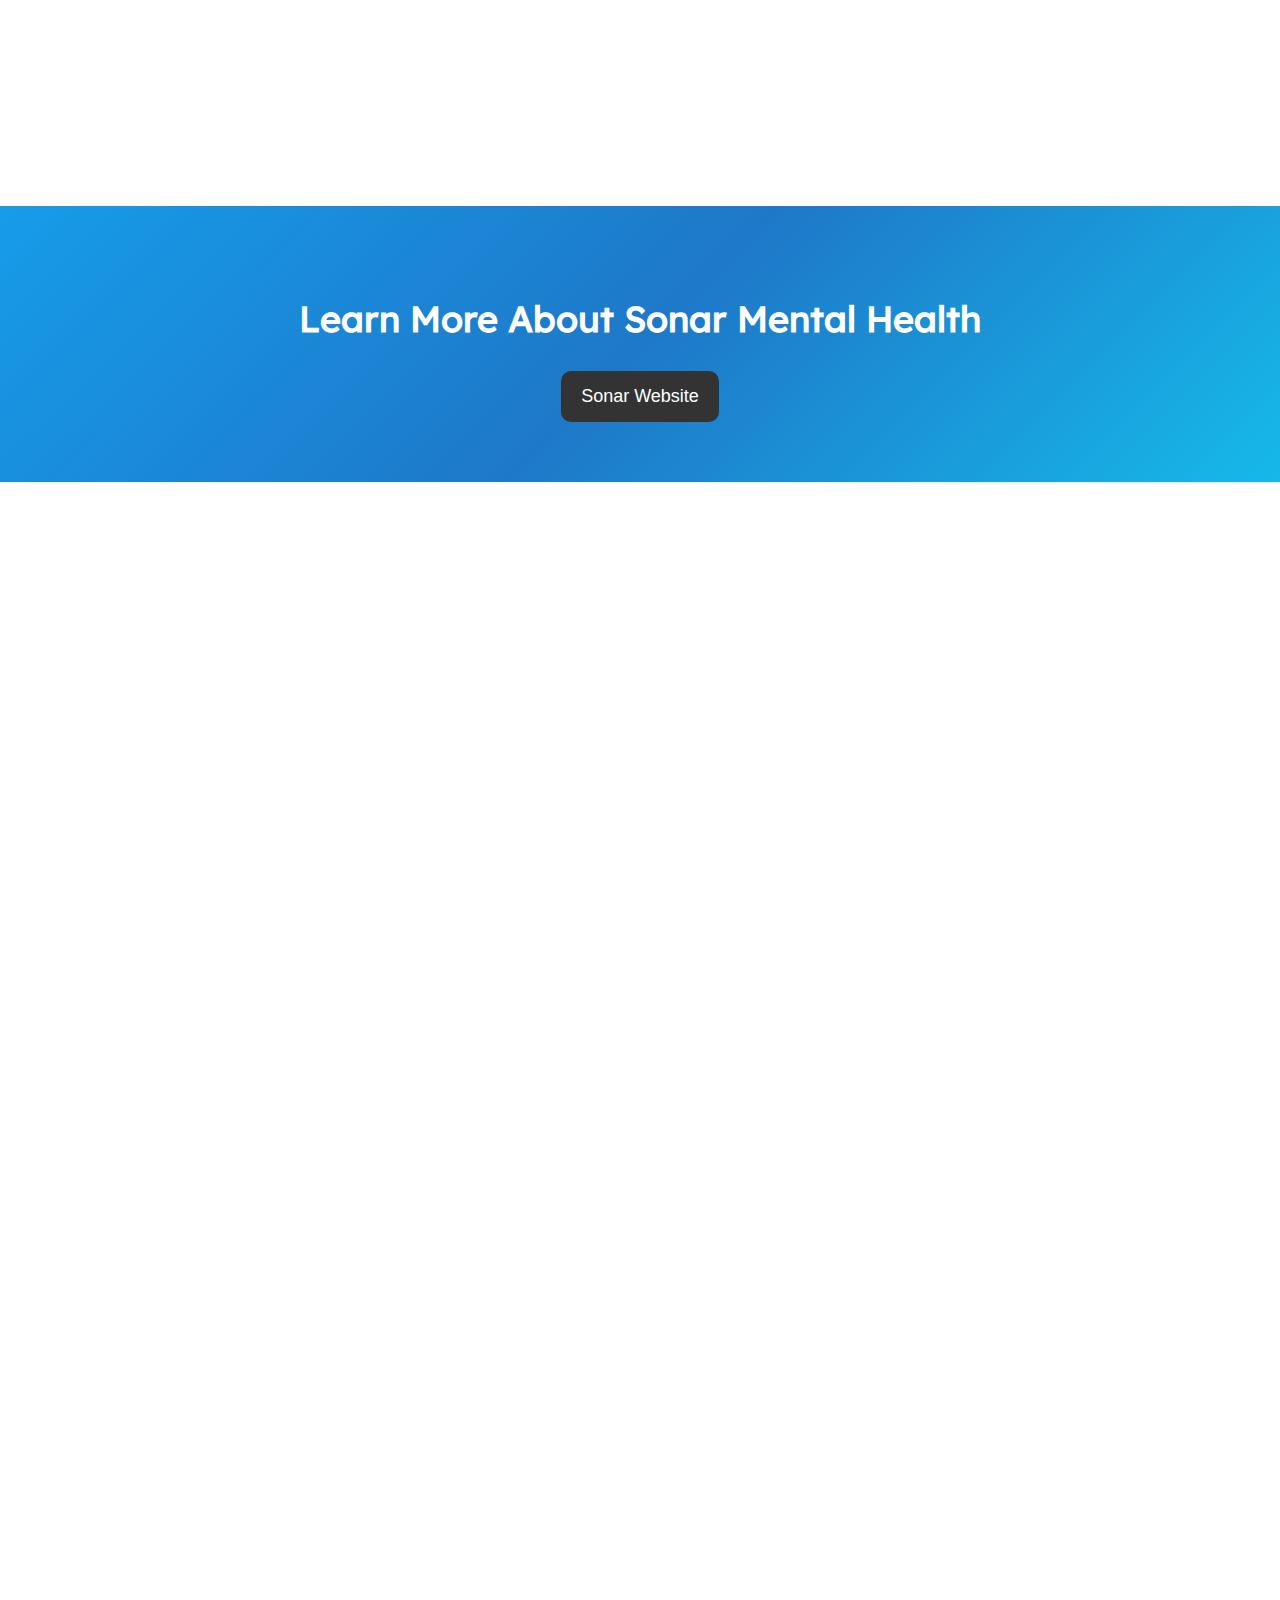
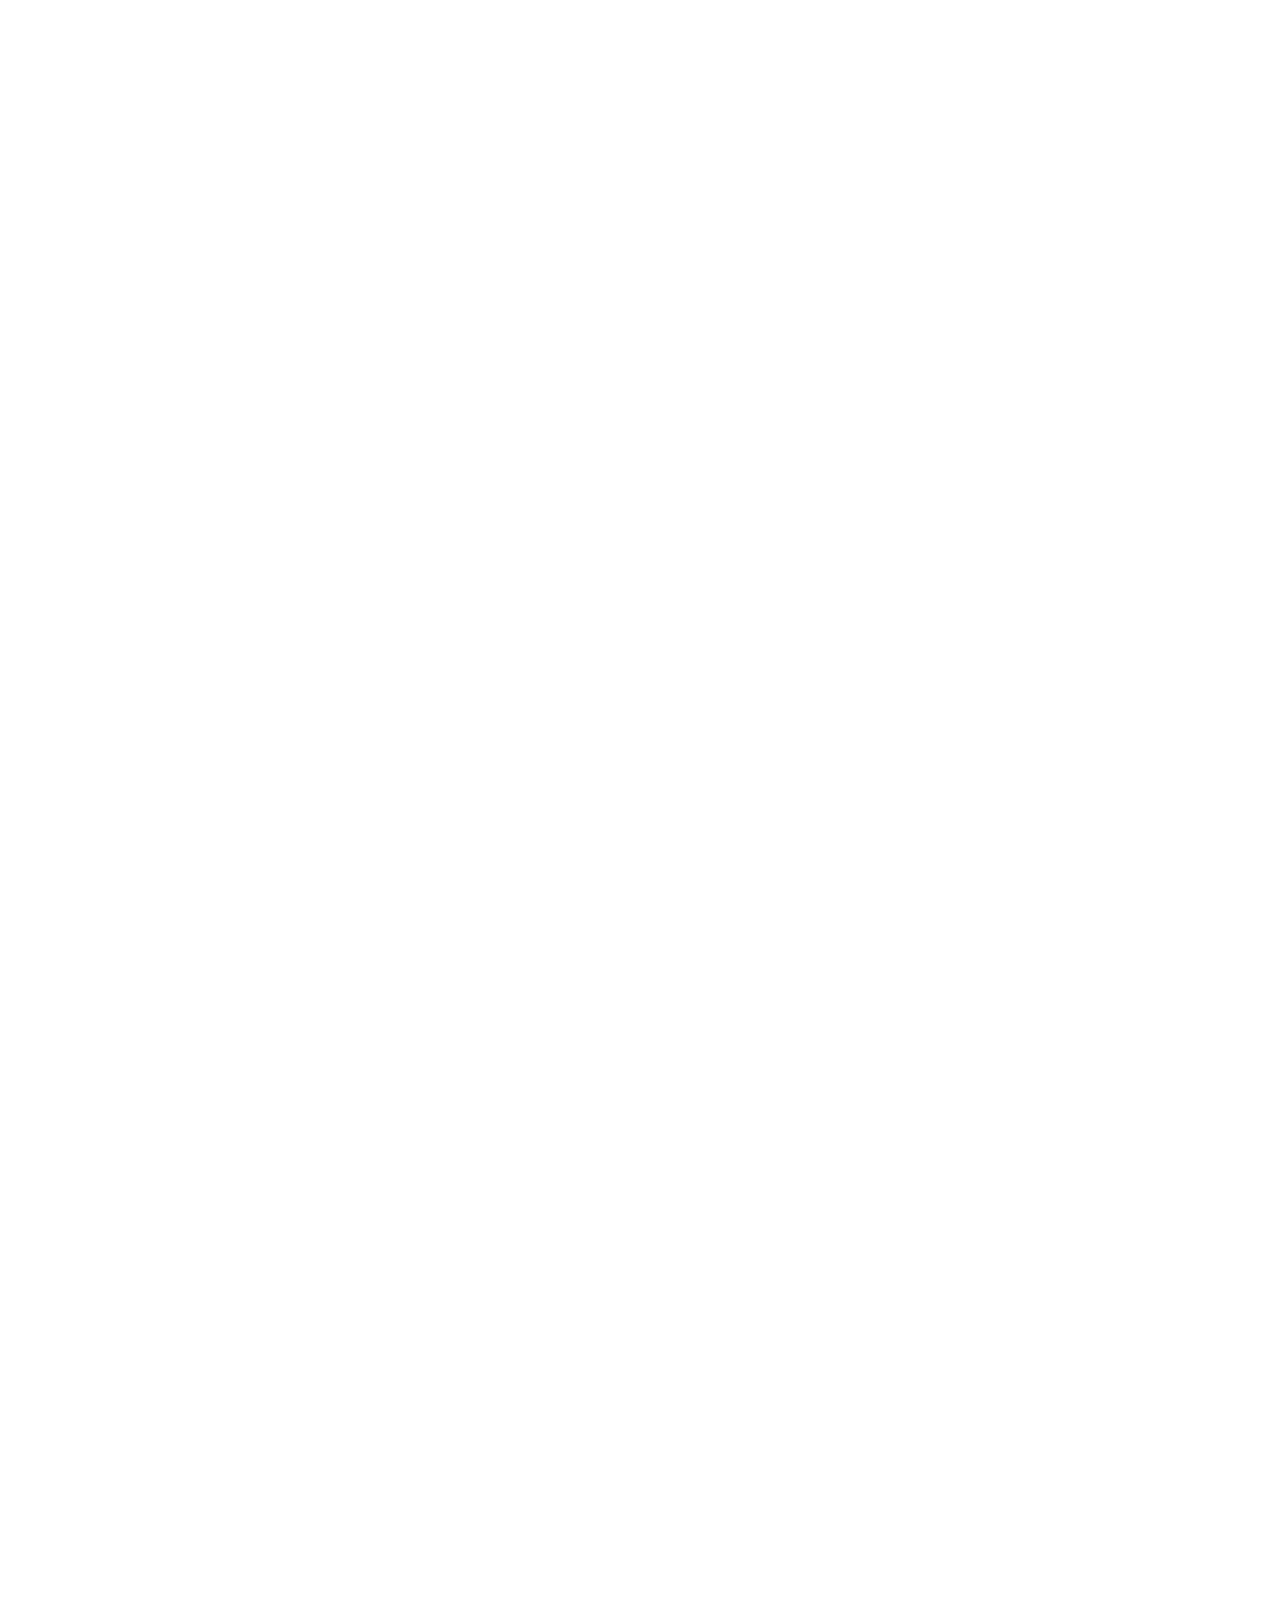
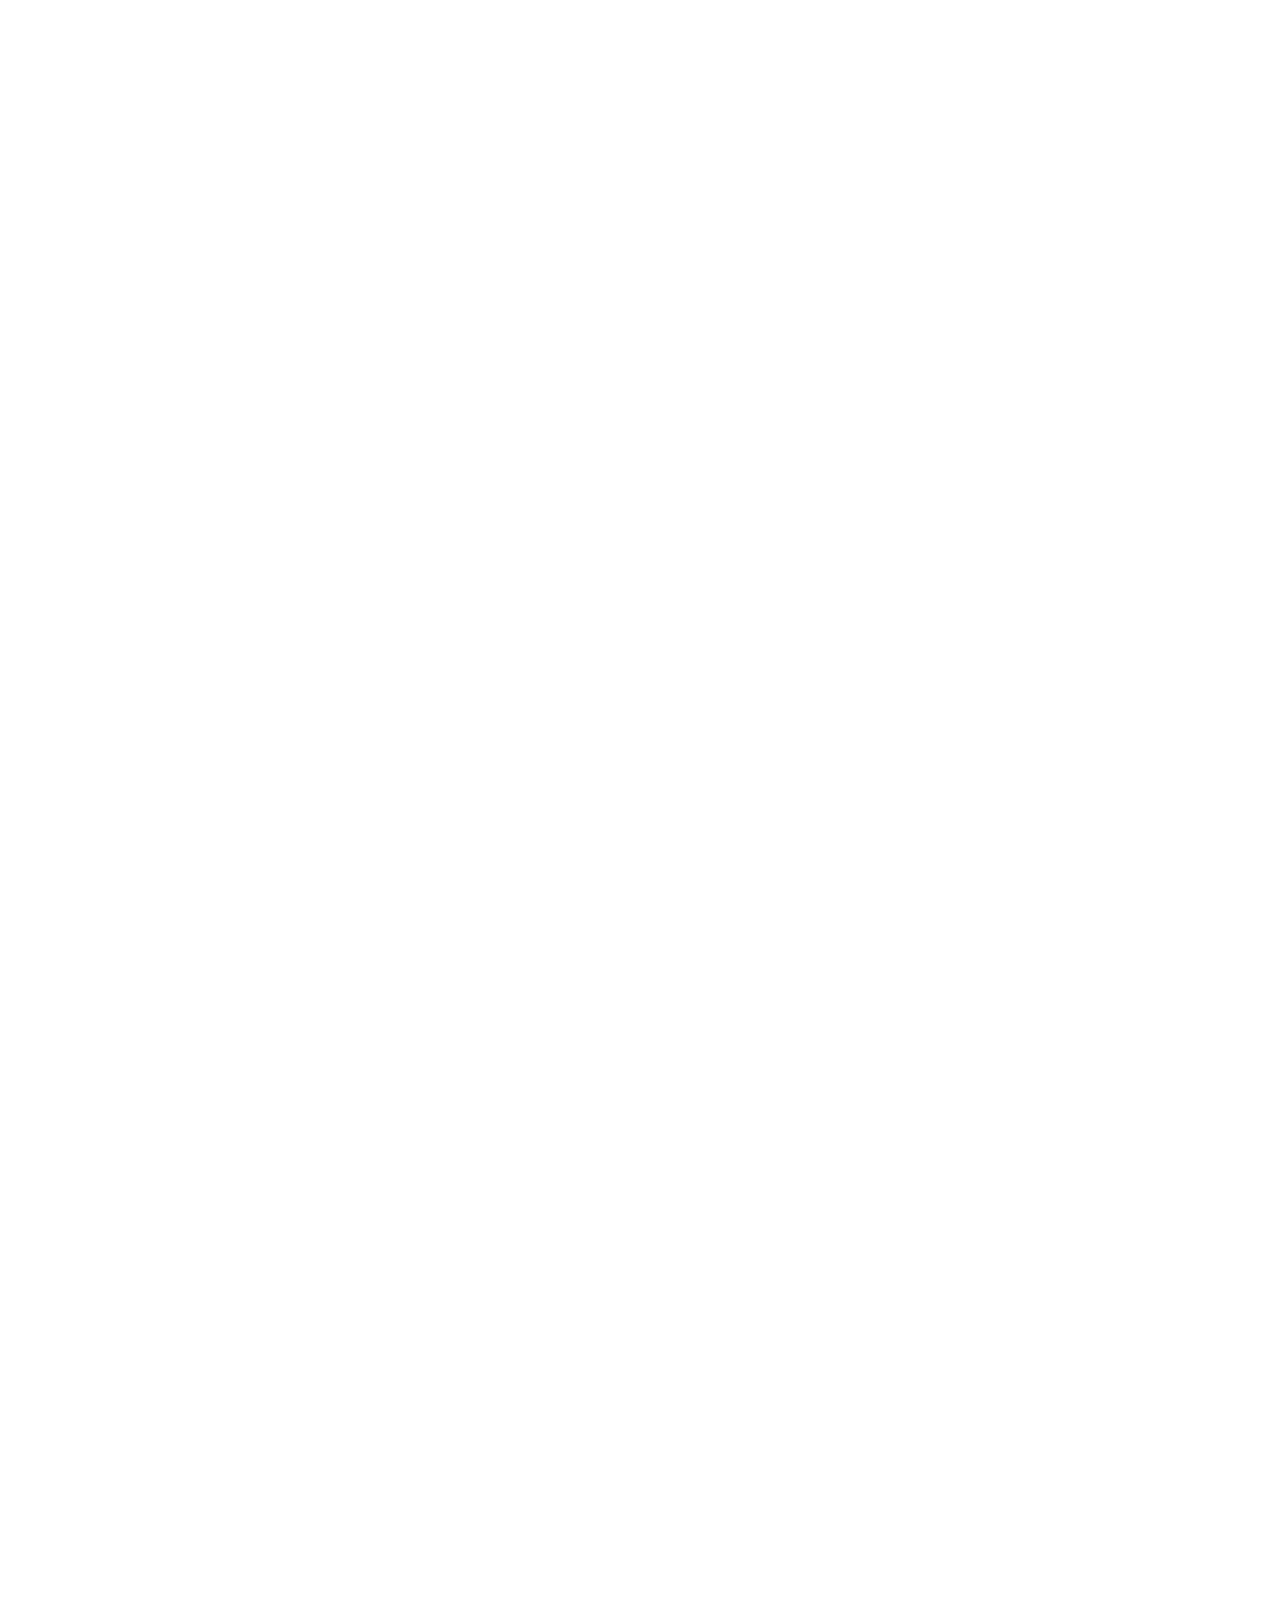
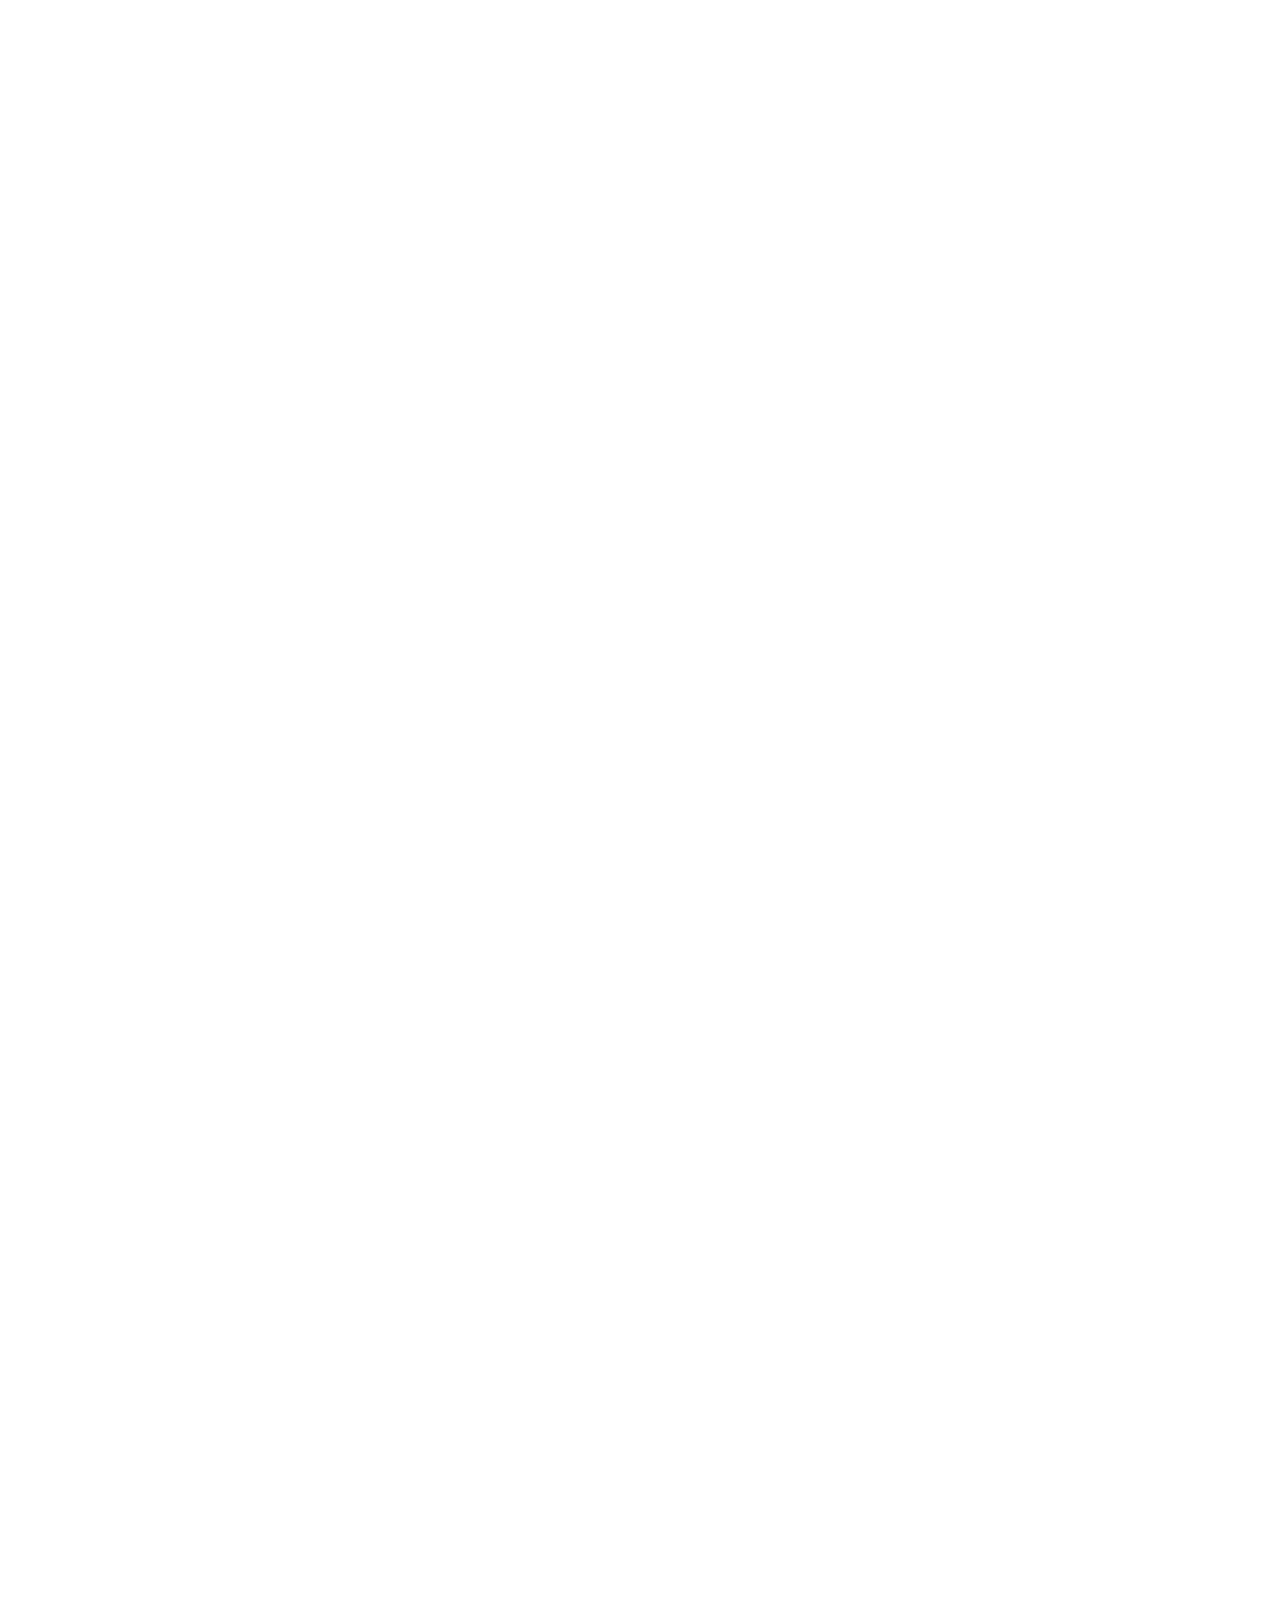
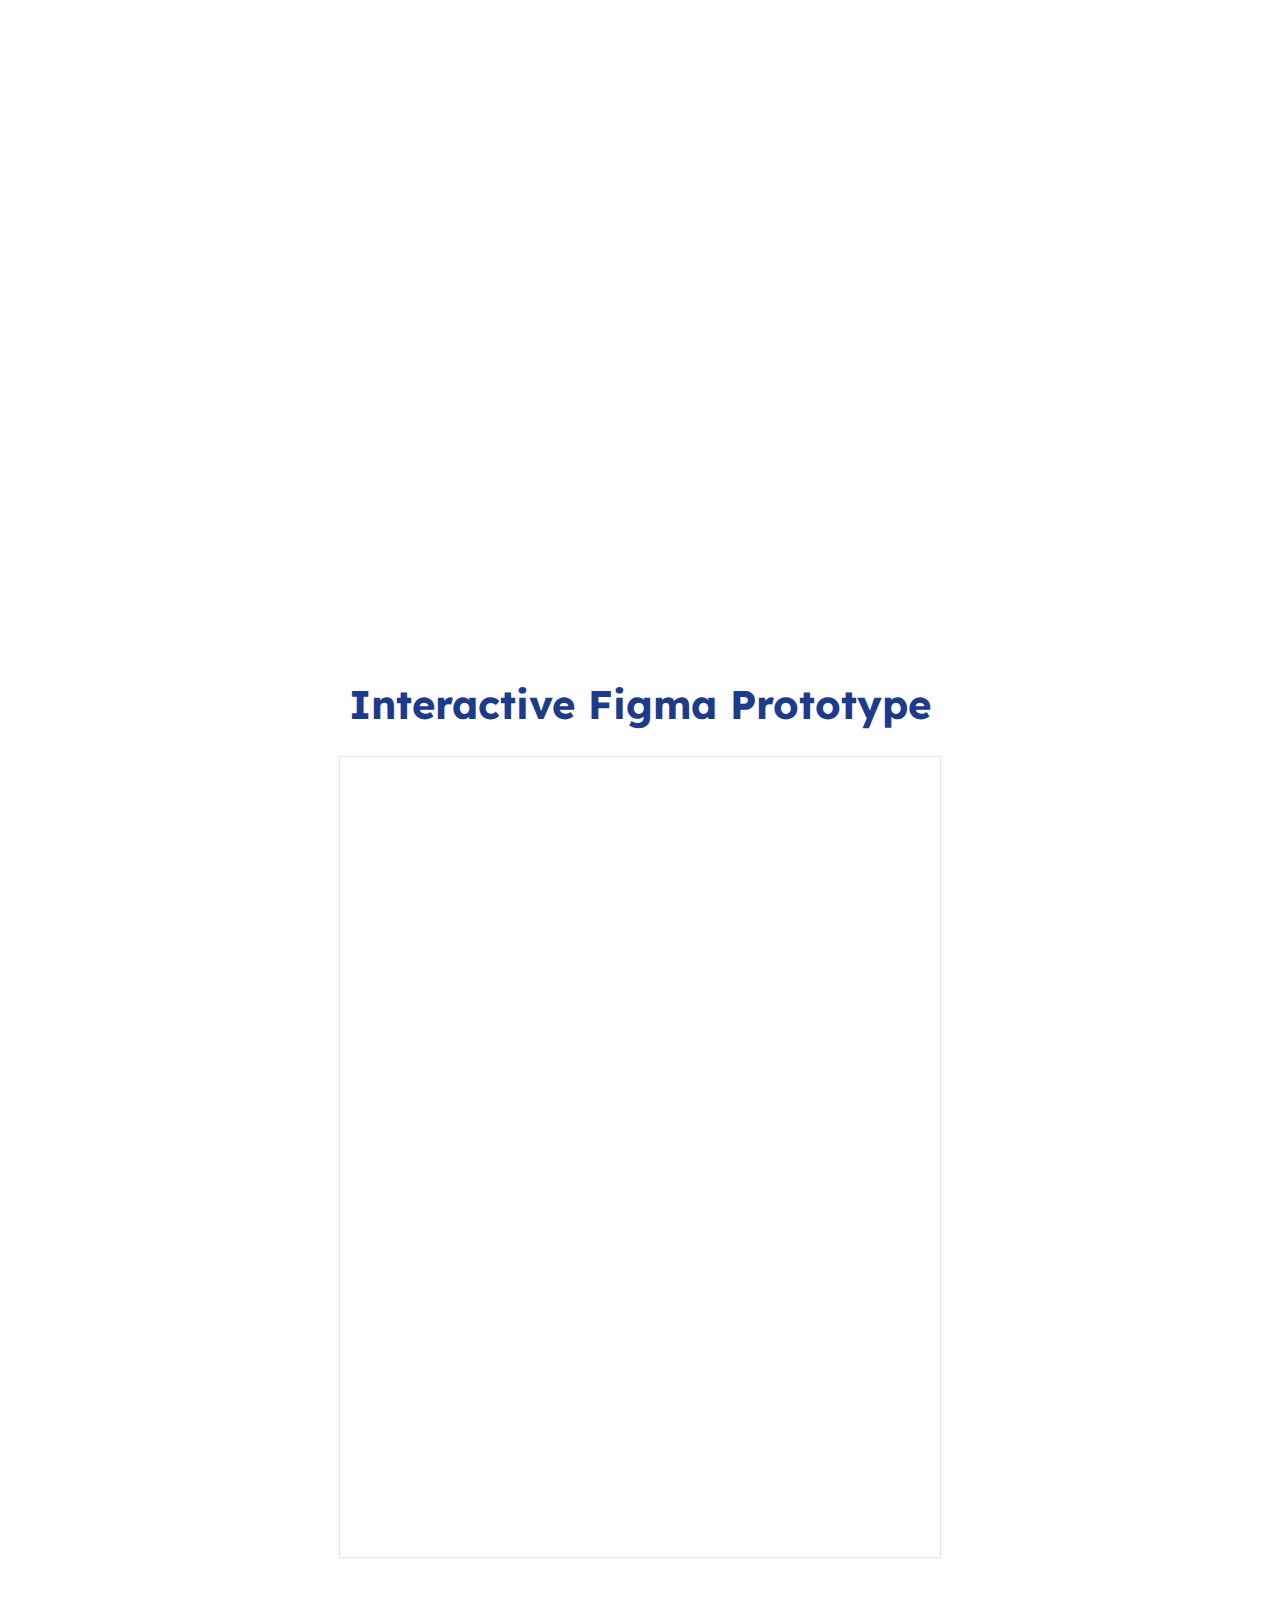
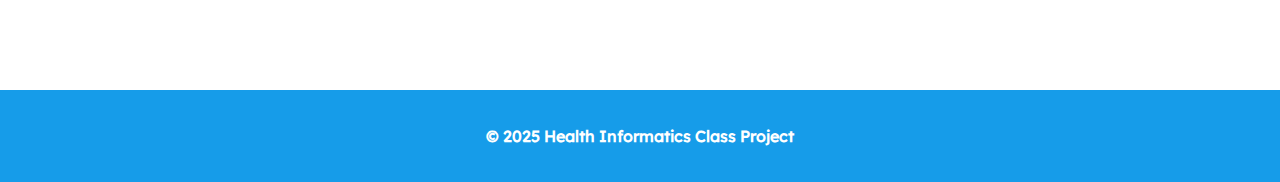
==== commit d93101fc: "Added animations" ====
--- a/index.html
+++ b/index.html
@@ -6,6 +6,29 @@
     <title>UI/UX Project Showcase</title>
     <link rel="stylesheet" href="styles.css">
 </head>
+<script>
+    document.addEventListener("DOMContentLoaded", function () {
+        const observerOptions = {
+            root: null,
+            rootMargin: "0px",
+            threshold: 0.2 // Trigger when 20% of the element is visible
+        };
+    
+        const fadeInElements = document.querySelectorAll('.fade-in-left, .fade-in-right, .fade-in-bottom');
+    
+        const observer = new IntersectionObserver((entries, observer) => {
+            entries.forEach(entry => {
+                if (entry.isIntersecting) {
+                    entry.target.classList.add('visible');
+                    observer.unobserve(entry.target); // Stop observing once it's visible
+                }
+            });
+        }, observerOptions);
+    
+        fadeInElements.forEach(element => observer.observe(element));
+    });
+</script>
+    
 <body>
     <!-- Navbar -->
     <nav class="navbar">
@@ -30,17 +53,19 @@
         <img src="assets/images/onboarding.png" alt="Onboarding">
     </header>
     
-    <div class="description-section">
+    <div class="description-section fade-in-left">
         <img src="assets/images/girl-signing-up.png" alt="Girl signing up" class="onboarding-image">
         <div class="onboarding-text">
             <h2>What is Sonar's onboarding process?</h2>
             <p>
-                The onboarding process covers everything between downloading the app to using Sonar's chat feature. Students create an account, provide basic information, and answer onboarding questions to set preferences and customize their experience.
+                The onboarding process covers everything between downloading the app to using Sonar's chat 
+                feature. Students create an account, provide basic information, and answer onboarding 
+                questions to set preferences and customize their experience.
             </p>
         </div>
     </div>
     
-    <div class="motivation-section">
+    <div class="motivation-section fade-in-right">
         <div class="motivation-text">
             <h2>Motivation</h2>
             <p>
@@ -65,16 +90,10 @@
         </div>
     </section>
 
-    <div class="key-features-section">
+    <div class="key-features-section fade-in-bottom">
         <div class="key-features-text">
             <h2>Key Features</h2>
-            <!-- <ul>
-                <li>Sign up with your email and create a password.</li>
-                <li>Complete a short questionnaire to personalize your experience.</li>
-                <li>Get matched with relevant resources and support.</li>
-                <li>Start using Sonar with guided tutorials and assistance.</li>
-            </ul> -->
-        </div>
+        </di
         
         <div class="key-features-images">
             <figure>
@@ -113,6 +132,8 @@
     <footer>
         <p>&copy; 2025 Health Informatics Class Project</p>
     </footer>
+    <script src="script.js"></script>
+
 </body>
 </html>
 
--- a/styles.css
+++ b/styles.css
@@ -94,14 +94,14 @@
 /* Hero Section */
 .hero {
     text-align: center;
-    padding: 100px 20px;
+    padding: 3% 20px;
     background: white;
     /* color: #2c3e50; */
 }
 
 .hero h1 {
     font-family: 'Lexend Black', Arial, Helvetica, sans-serif;
-    font-size: 4rem;
+    font-size: 5rem;
     font-weight: bold;
     margin-bottom: 0;
     color: #1E3A8A; /* Updated title color */
@@ -185,7 +185,7 @@
     color:#1E3A8A;
     list-style-type: disc;
     padding-right: 20px;
-    font-size: 2vh;
+    font-size: 2.3vh;
     width: 100%;
 }
 
@@ -230,9 +230,8 @@
 .motivation-text p {
     font-family: 'Lexend Regular', Arial, Helvetica, sans-serif;
     color:#1E3A8A;
-
-    text-align: center;
-    font-size: 2vh;
+    text-align: center;
+    font-size: 2.3vh;
     width: 100%;
     /* list-style-type: disc; */
 }
@@ -397,14 +396,15 @@
 /* meet the team section */
 #team {
     text-align: center;
-    padding: 40px 20px;
+    padding-top: 3%;
+    /* padding: 40px 20px; */
     padding-bottom: 20%;
     background-color: #f9f9f9;
   
 }
 .team-section {
     text-align: center;
-    padding: 50px 20px;
+    /* padding: 50px 20px; */
 }
 
 #team h2 {
@@ -455,7 +455,7 @@
     font-family: 'Lexend Bold', Arial, Helvetica, sans-serif;
     color: #1E3A8A;
     font-size: 6vh;    
-    margin-top: 7%;
+    margin-top: 6%;
     text-align: center;
     margin-bottom: 20px; /* Space between the title and flexbox */
     
@@ -486,7 +486,7 @@
 .what-is-sonar-text p {
     font-family: 'Lexend Regular', Arial, Helvetica, sans-serif;
     color: #1E3A8A;
-    font-size: 3vh;
+    font-size: 2.5vh;
     list-style-type: disc;
     padding-right: 20px;
 }
@@ -526,4 +526,31 @@
 .sign-up-button:hover {
     background: #414141;
     transform: scale(1.07);
-}+}
+
+
+/* transitions */
+/* General fade-in styles */
+.fade-in-left {
+    opacity: 0;
+    transform: translateX(-50px);
+    transition: opacity 0.8s ease-out, transform 0.8s ease-out;
+}
+
+.fade-in-right {
+    opacity: 0;
+    transform: translateX(50px);
+    transition: opacity 0.8s ease-out, transform 0.8s ease-out;
+}
+
+.fade-in-bottom {
+    opacity: 0;
+    transform: translateY(50px);
+    transition: opacity 0.8s ease-out, transform 0.8s ease-out;
+}
+
+/* Apply visible styles when elements enter view */
+.visible {
+    opacity: 1;
+    transform: translateX(0) translateY(0);
+}
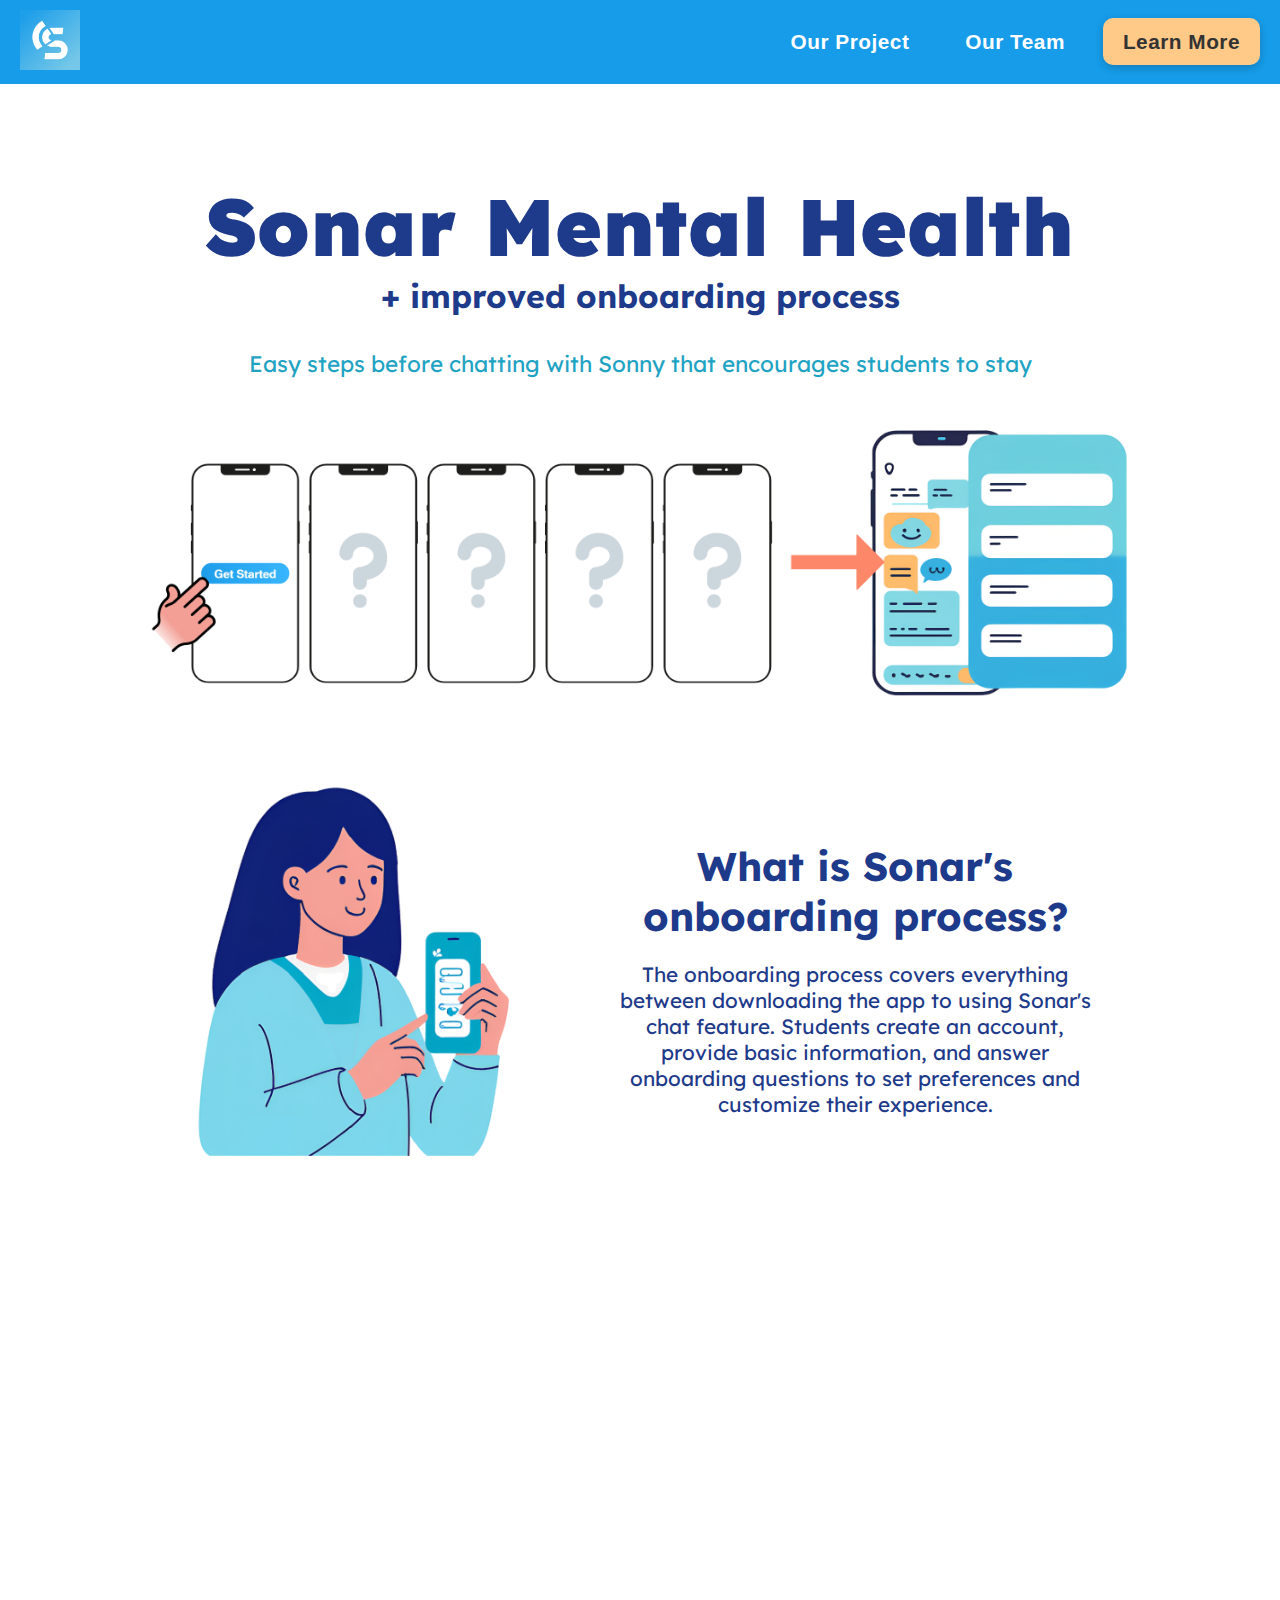
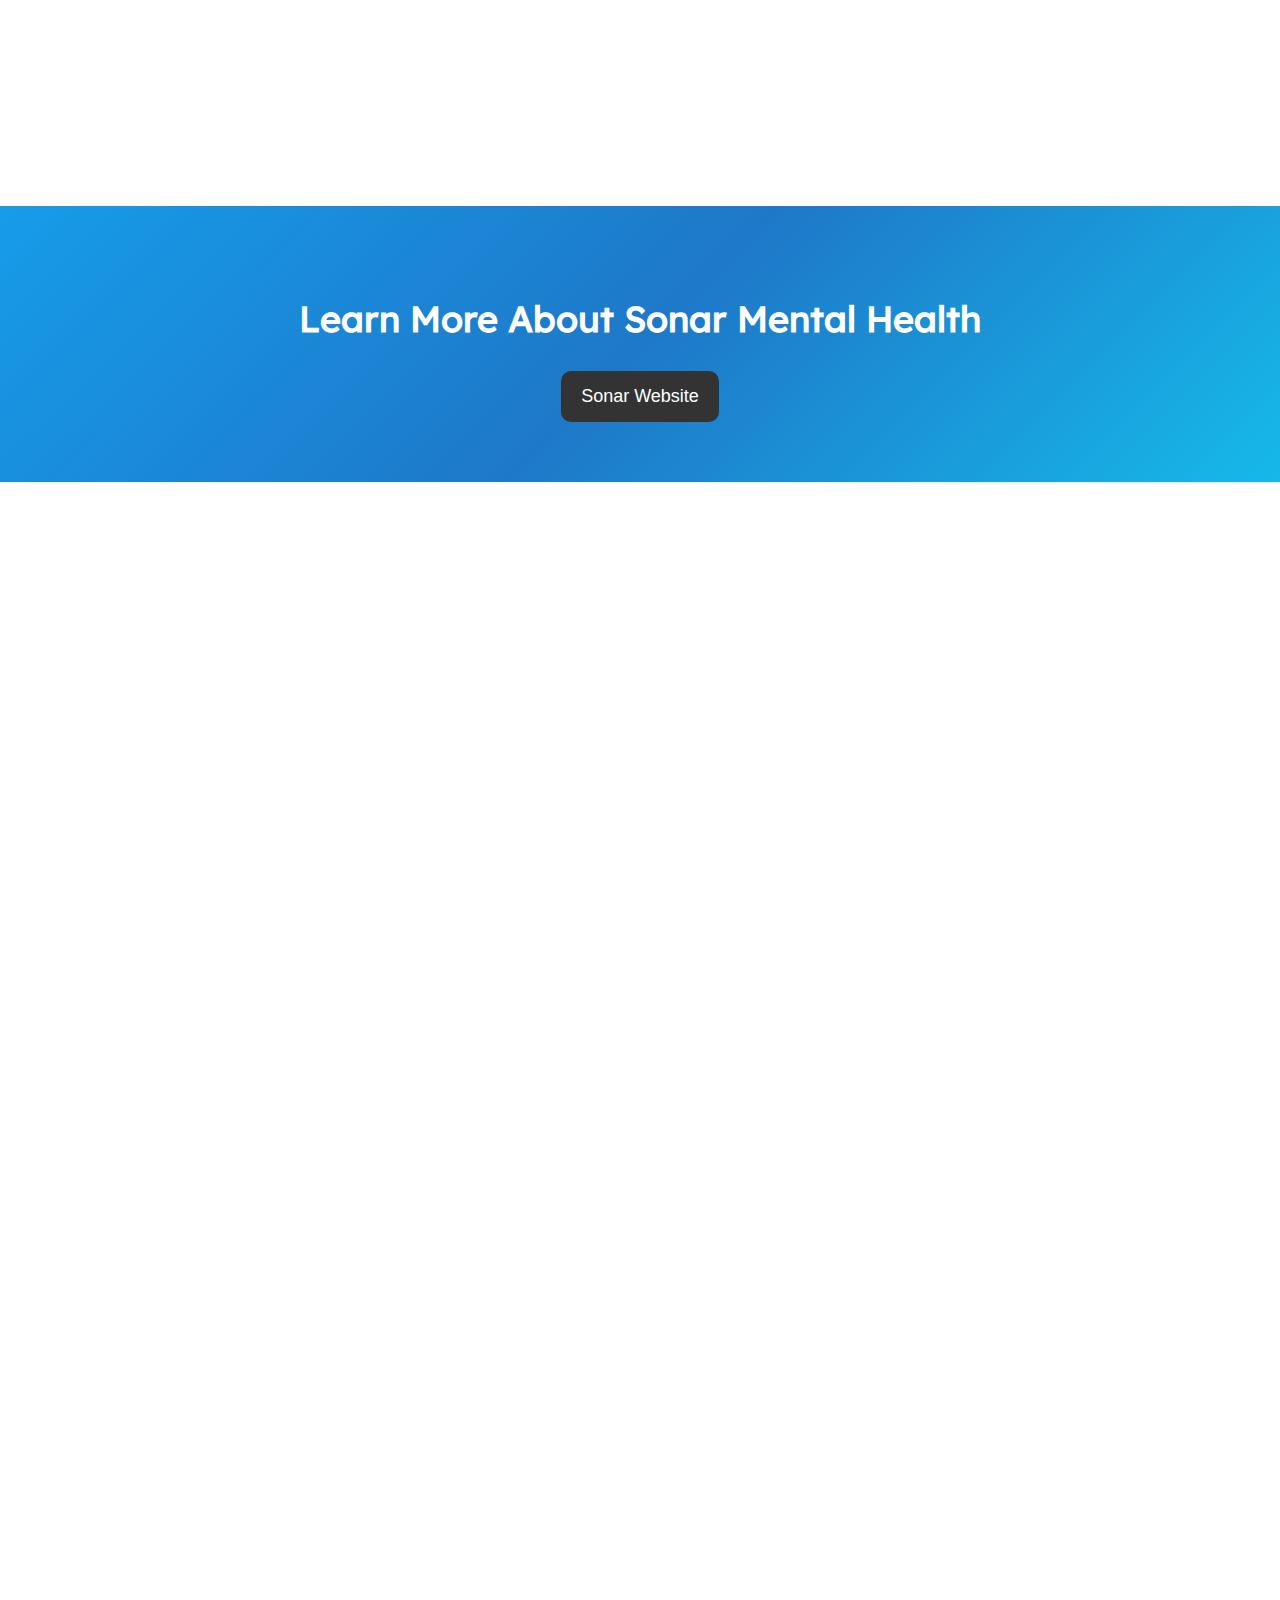
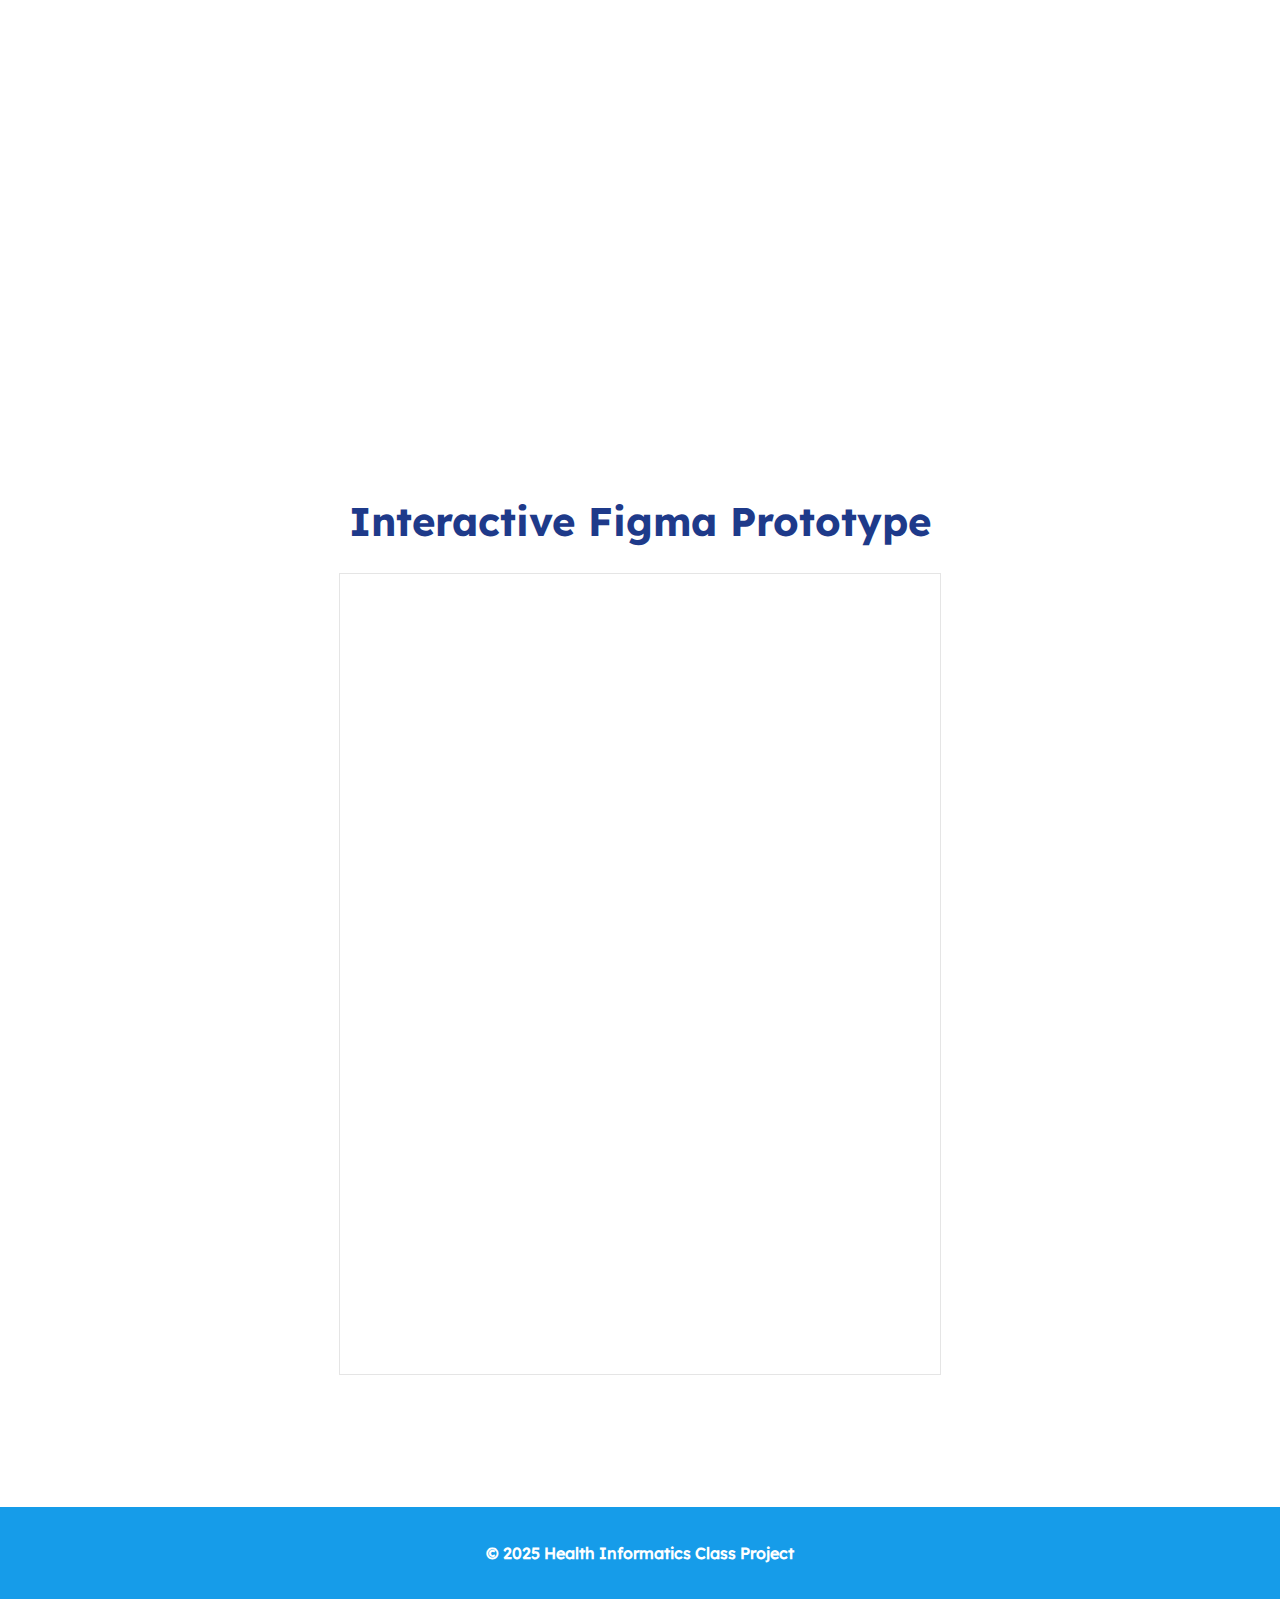
==== commit 1f633911: "Fixed error" ====
--- a/index.html
+++ b/index.html
@@ -93,7 +93,7 @@
     <div class="key-features-section fade-in-bottom">
         <div class="key-features-text">
             <h2>Key Features</h2>
-        </di
+        </div>
         
         <div class="key-features-images">
             <figure>
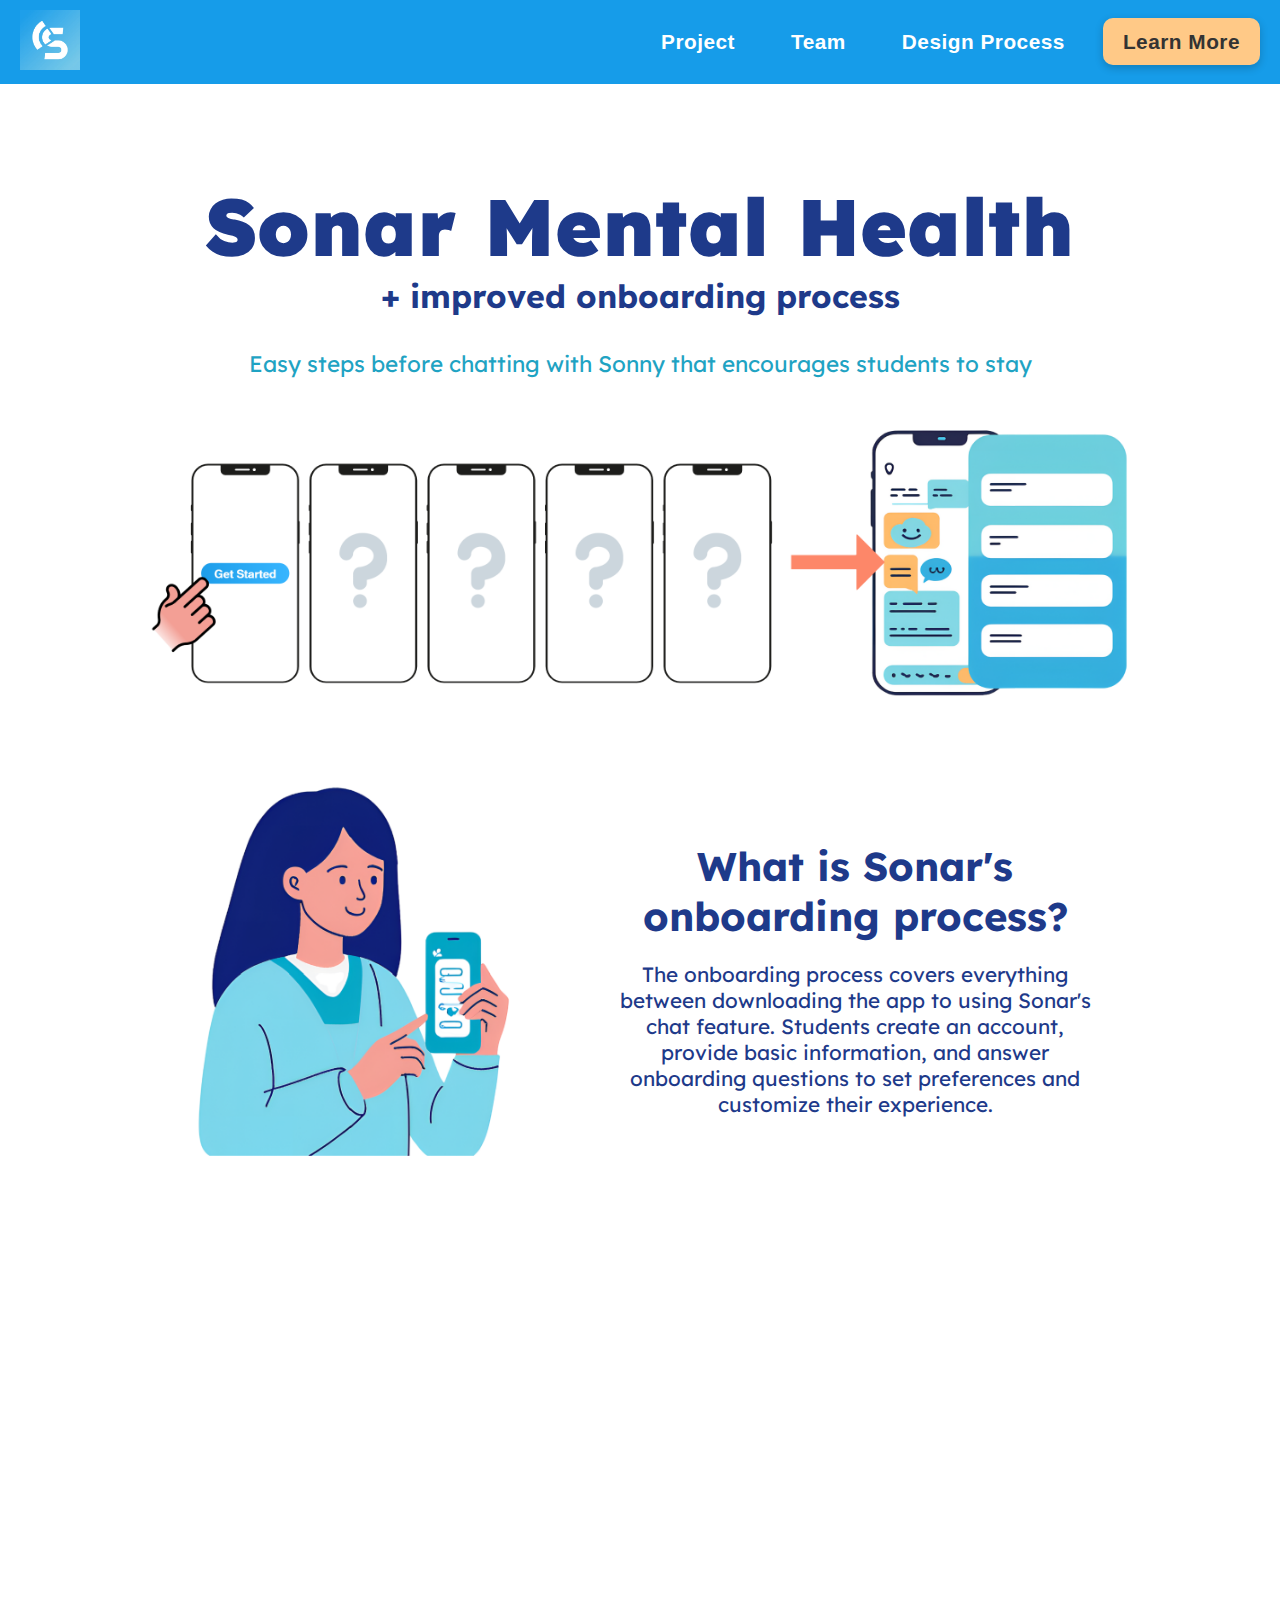
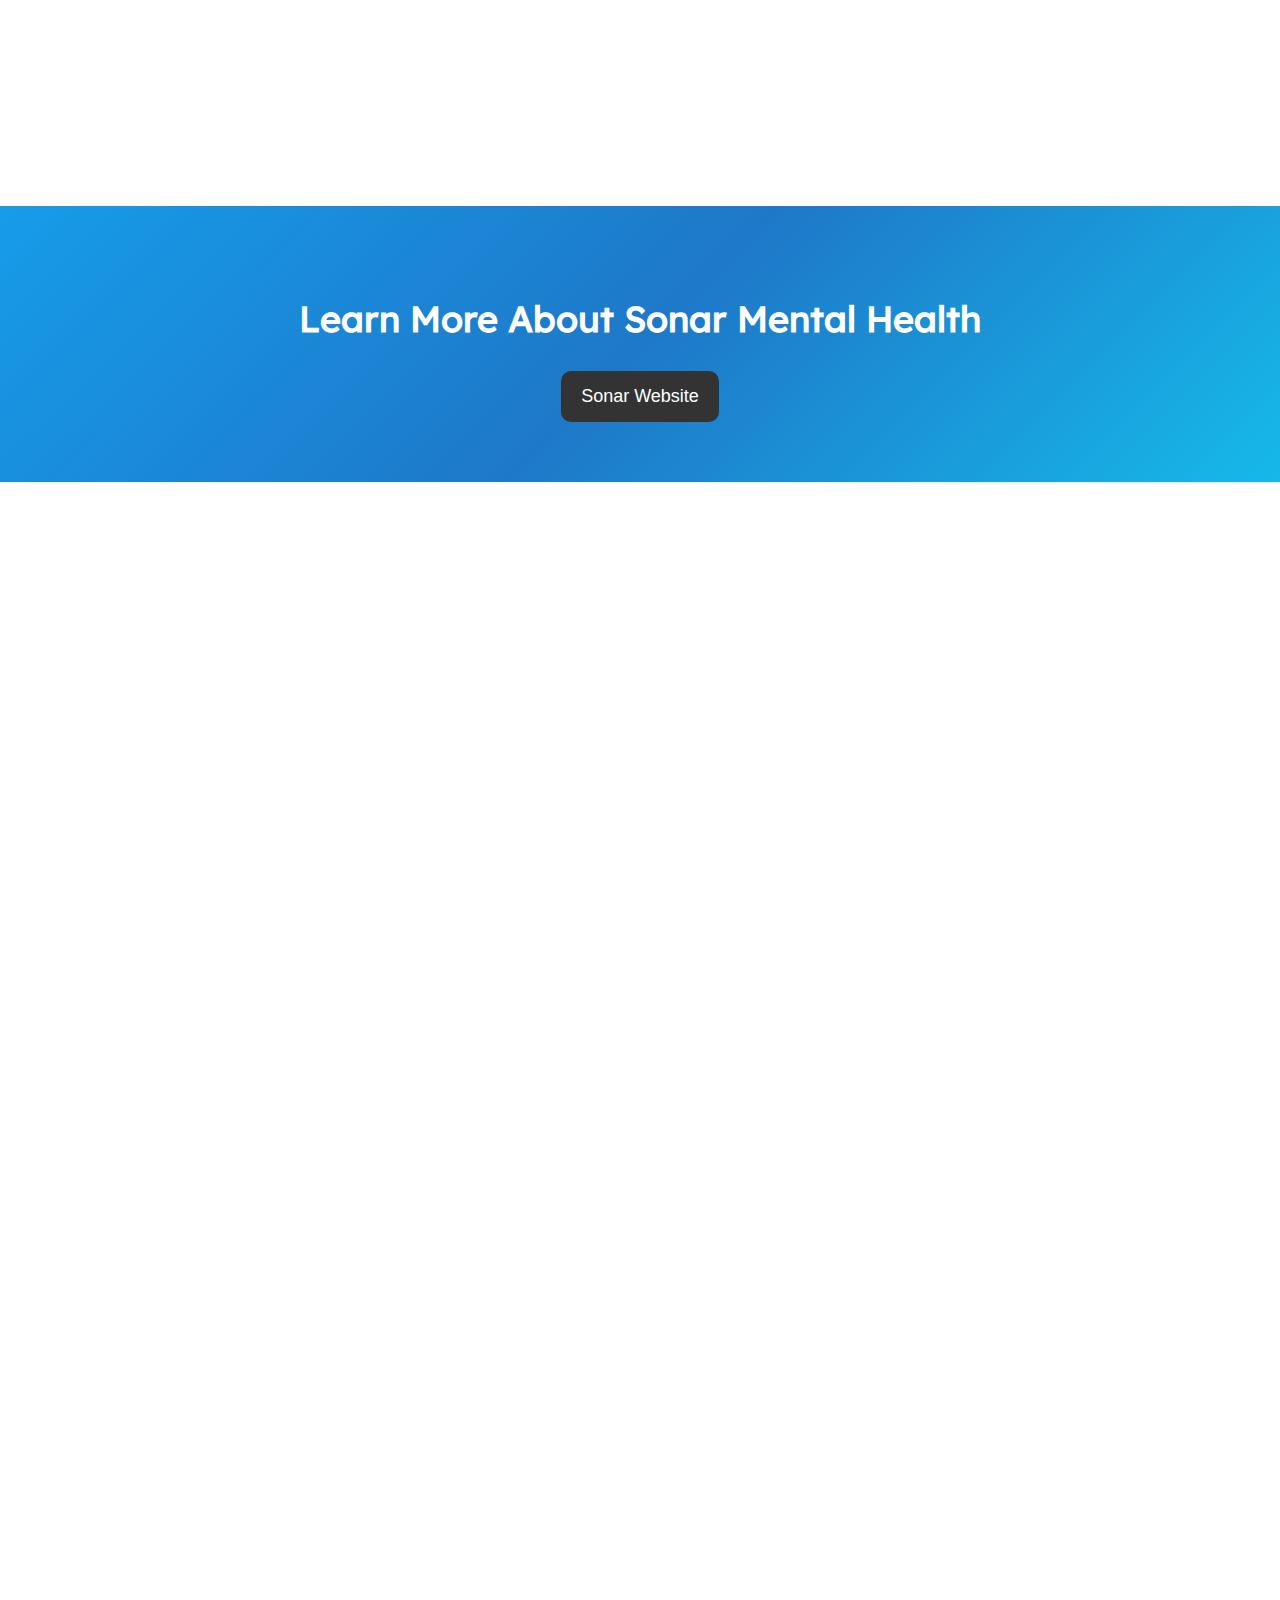
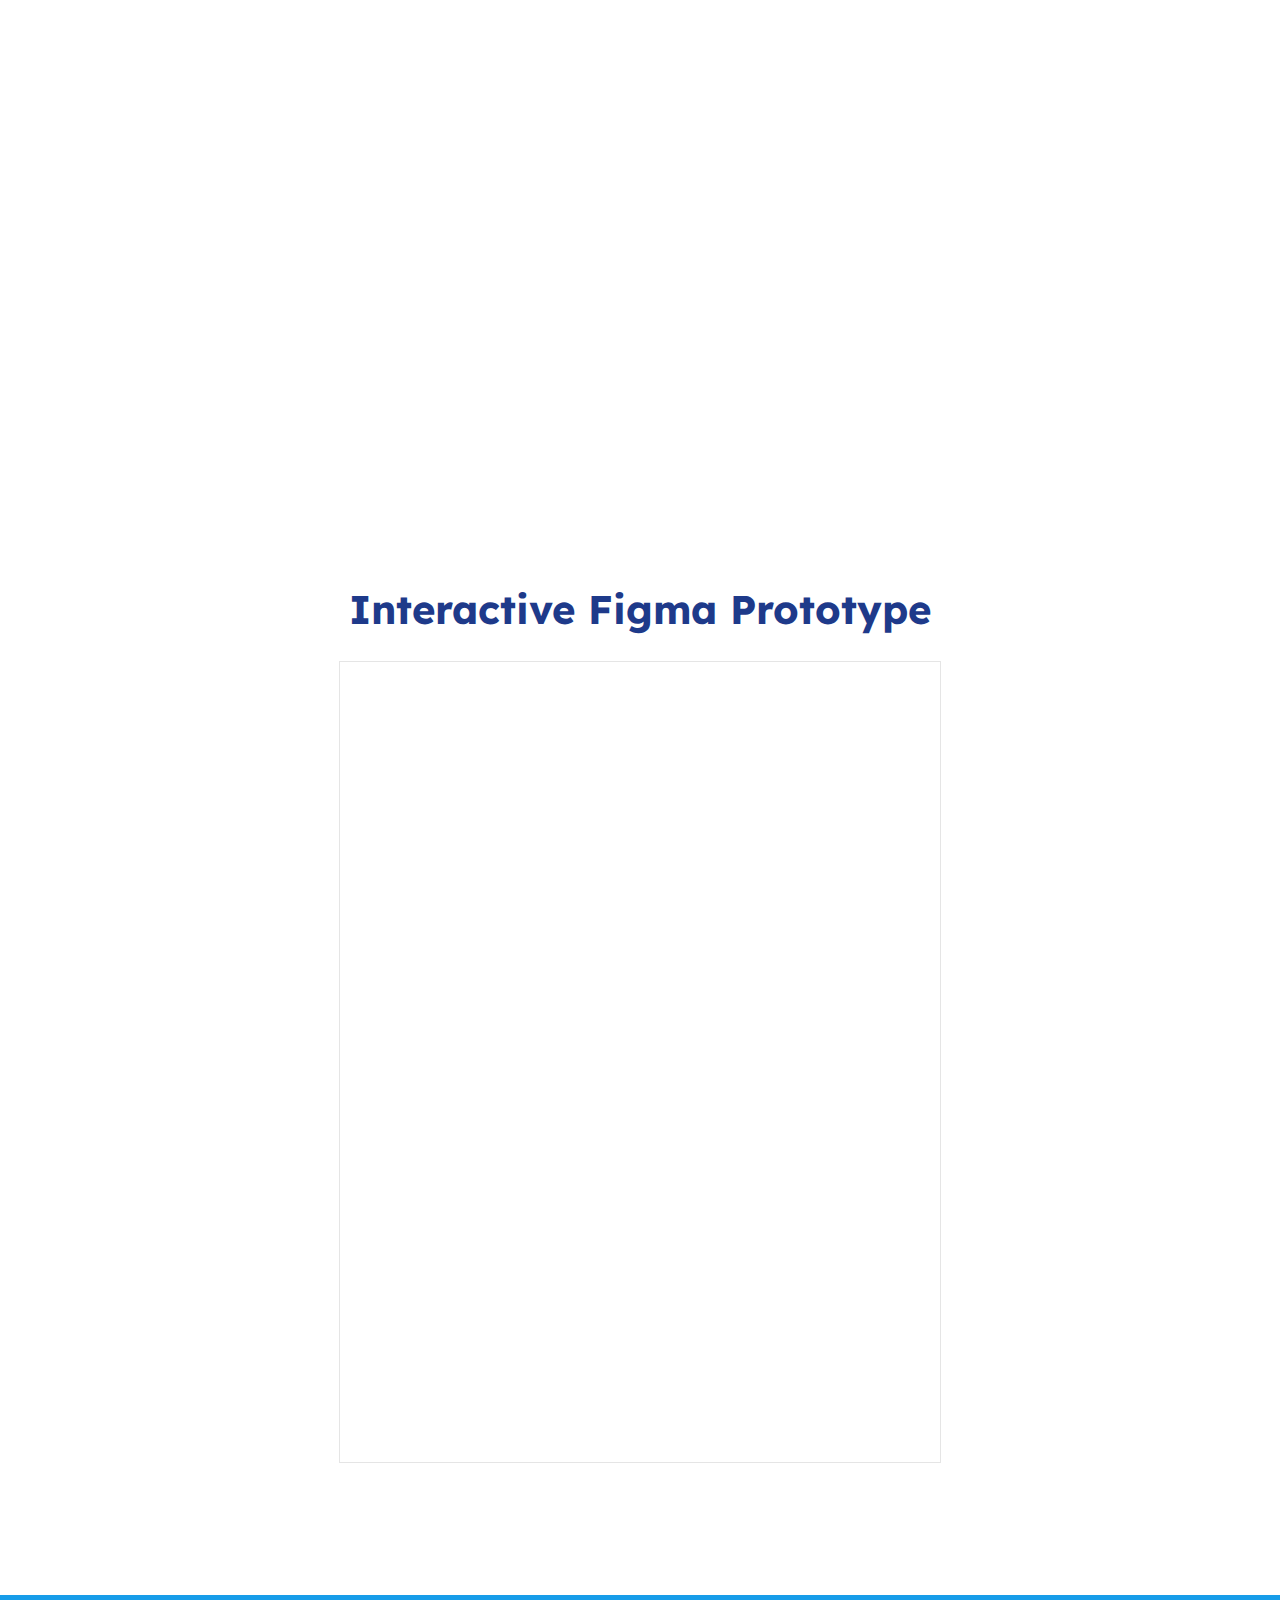
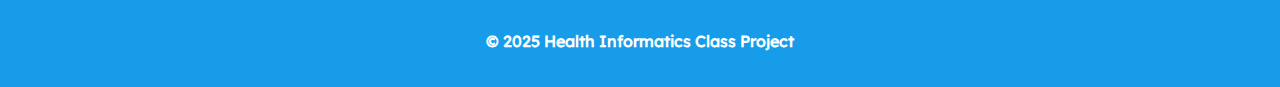
==== commit 8cb21932: "Added design process page" ====
--- a/index.html
+++ b/index.html
@@ -39,8 +39,9 @@
             <!-- <span>Sonar Mental Health</span> -->
         </div>
         <ul class="nav-links">
-            <li><a href="index.html">Our Project</a></li>
-            <li><a href="team.html">Our Team</a></li>
+            <li><a href="index.html">Project</a></li>
+            <li><a href="team.html">Team</a></li>
+            <li><a href="design_process.html">Design Process</a></li>
             <li><a href="sonar.html">Learn More</a></li>
         </ul>
     </nav>
--- a/styles.css
+++ b/styles.css
@@ -287,7 +287,7 @@
 .key-features-text h2 {
     font-family: 'Lexend Bold', Arial, Helvetica, sans-serif;
     color:#1E3A8A;
-    margin-bottom: 10px;
+    margin-bottom: 6%;
     font-size: 40px;
     text-align: center;
 }
@@ -298,7 +298,7 @@
     justify-content: center;
     align-items: flex-start; /* Aligns captions at the top */
     gap: 0px;
-    margin-top: 5%;
+    margin-top: 7%;
 }
 
 figure {
@@ -315,7 +315,7 @@
     font-family: 'Lexend Bold', Arial, Helvetica, sans-serif;
     color:#1E3A8A;
     font-size: 20px;
-    margin-bottom: 15px;
+    margin-bottom: 20%;
     min-height: 40px; /* Ensures all captions take up the same space */
 }
 
@@ -397,14 +397,12 @@
 #team {
     text-align: center;
     padding-top: 3%;
-    /* padding: 40px 20px; */
     padding-bottom: 20%;
-    background-color: #f9f9f9;
+    background-color: #ffffff;
   
 }
 .team-section {
     text-align: center;
-    /* padding: 50px 20px; */
 }
 
 #team h2 {
@@ -425,10 +423,13 @@
 }
 
 .team-member {
-    max-width: 200px;
-    text-align: center;
-}
-
+    max-width: 300px;
+    text-align: center;
+}
+
+.team-member p {
+    font-weight: bold;
+}
 .team-member img {
     width: 200px;
     height: 200px;
@@ -554,3 +555,119 @@
     opacity: 1;
     transform: translateX(0) translateY(0);
 }
+
+
+
+/* design process page */
+/* Design Process Page Styling */
+
+/* Centering each section */
+.design-process-page section {
+    max-width: 800px; 
+    margin: 40px auto;
+    text-align: center;
+    padding: 20px;
+}
+
+/* Left Sidebar Navigation - Improved */
+.side-navbar {
+    position: fixed;
+    left: 20px;
+    top: 35%;
+    transform: translateY(-50%);
+    width: 220px;
+    background-color: rgba(255, 255, 255, 0.9); /* Subtle background */
+    border-radius: 10px;
+    padding: 15px;
+    box-shadow: 0 4px 8px rgba(0, 0, 0, 0.2);
+    border: 2px solid #007B8F; /* Accent color */
+}
+
+/* Styling the links */
+.side-navbar ul {
+    list-style: none;
+    padding: 0;
+    margin: 0;
+}
+.side-navbar li {
+    margin-bottom: 12px;
+}
+.side-navbar a {
+    text-decoration: none;
+    font-size: 16px;
+    font-weight: 600;
+    color: #007B8F;
+    padding: 10px;
+    display: block;
+    text-align: center;
+    border-radius: 5px;
+    transition: all 0.3s ease-in-out;
+}
+
+/* Hover effect */
+.side-navbar a:hover {
+    background-color: #007B8F;
+    color: white;
+    transform: scale(1.05);
+}
+
+/* Highlight active section */
+.side-navbar a.active {
+    background-color: #0056b3;
+    color: white;
+}
+
+/* Styling specific sections */
+.problem-statement h2,
+.study-purpose h2,
+.competitive-analysis h2,
+.personas h2,
+.prototype1 h2,
+.prototype2 h2,
+.prototype3 h2 {
+    font-size: 28px;
+    color: #333;
+    margin-bottom: 15px;
+    border-bottom: 3px solid #007bff;
+    display: inline-block;
+    padding-bottom: 5px;
+}
+
+/* Images in competitive analysis */
+.ca-container {
+    text-align: center;
+}
+
+.ca-container img {
+    max-width: 80%; /* Adjust this value as needed */
+    max-height: 50%; /* Set a reasonable max height */
+    height: auto;
+    width: auto;
+}
+
+.ca-container2 img {
+    max-width: 100%; /* Adjust this value as needed */
+    max-height: 80%; /* Set a reasonable max height */
+    height: auto;
+    width: auto;
+}
+
+
+/* Responsive Design */
+@media (max-width: 768px) {
+    .side-navbar {
+        width: 180px;
+        left: 10px;
+        padding: 10px;
+    }
+    .side-navbar a {
+        font-size: 14px;
+        padding: 8px;
+    }
+}
+
+.persona-container img {
+    text-align: center;
+    max-width: 100%; 
+    height: auto;
+}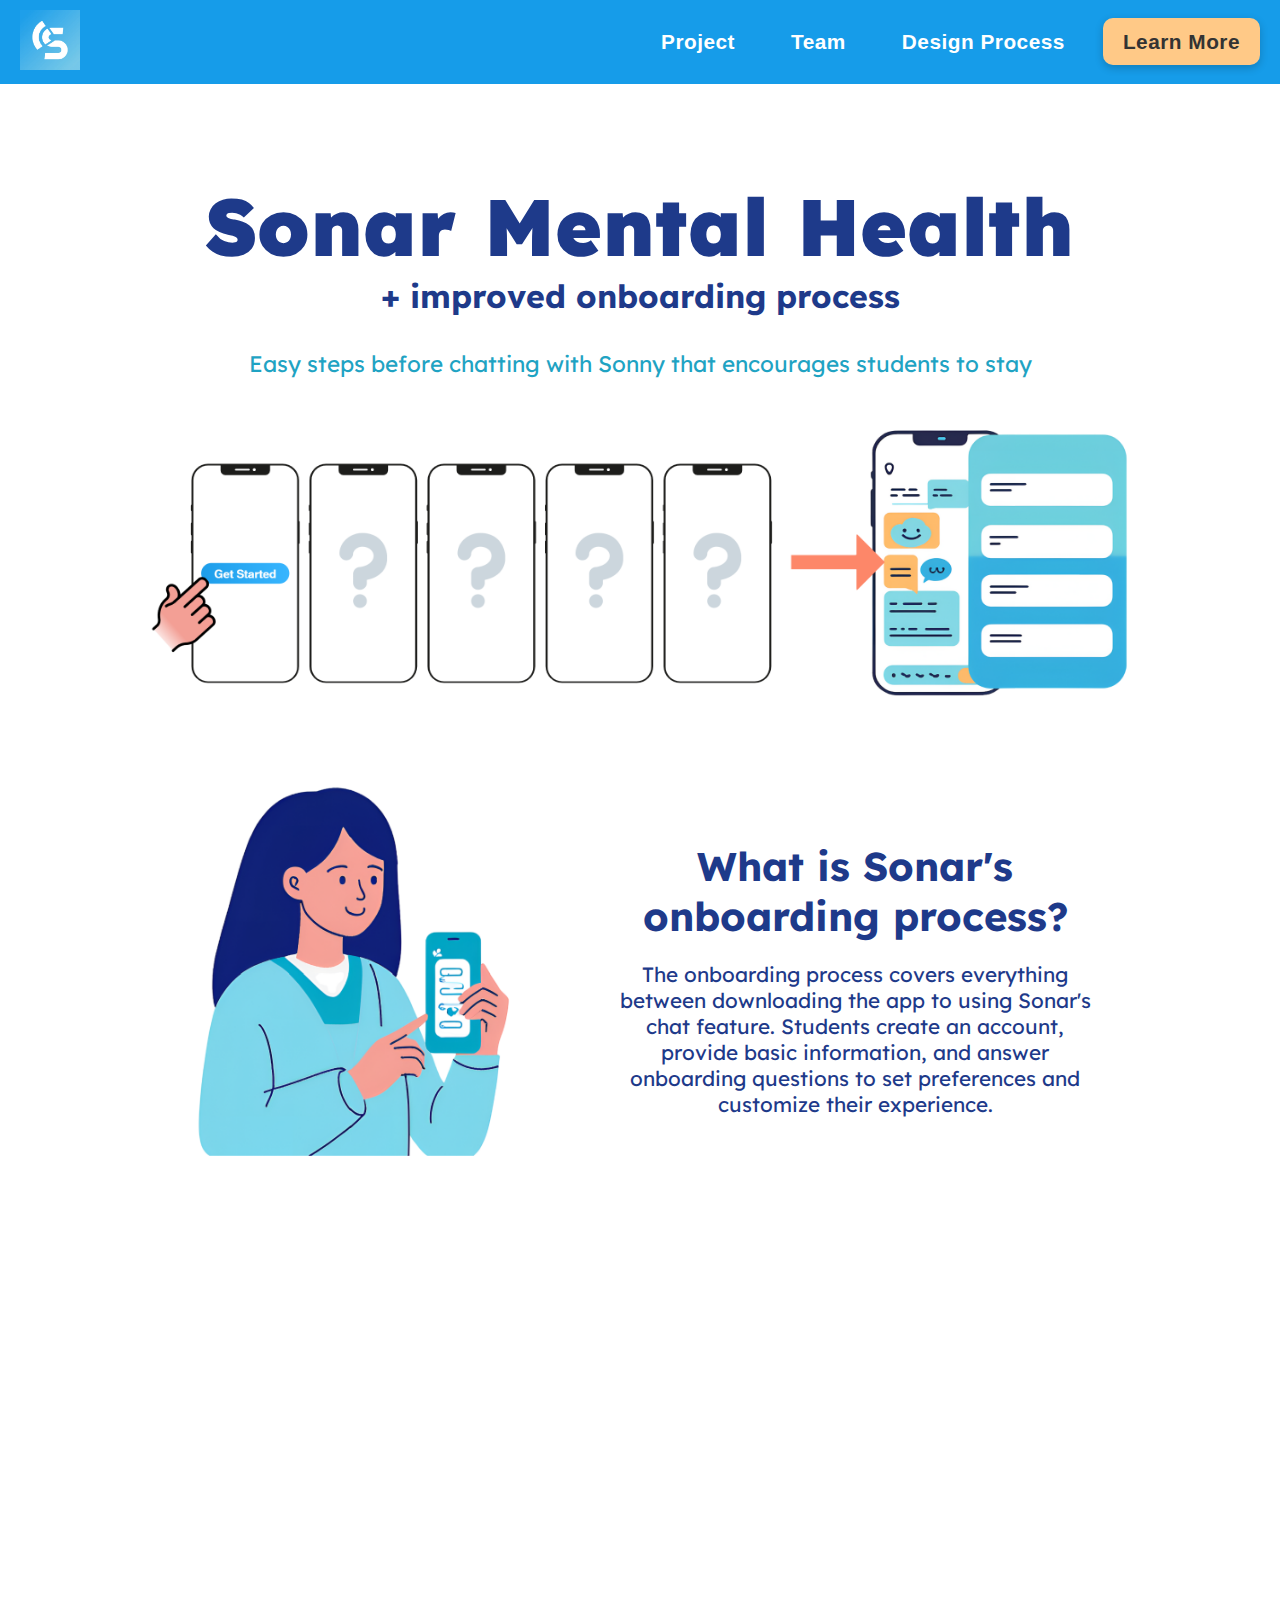
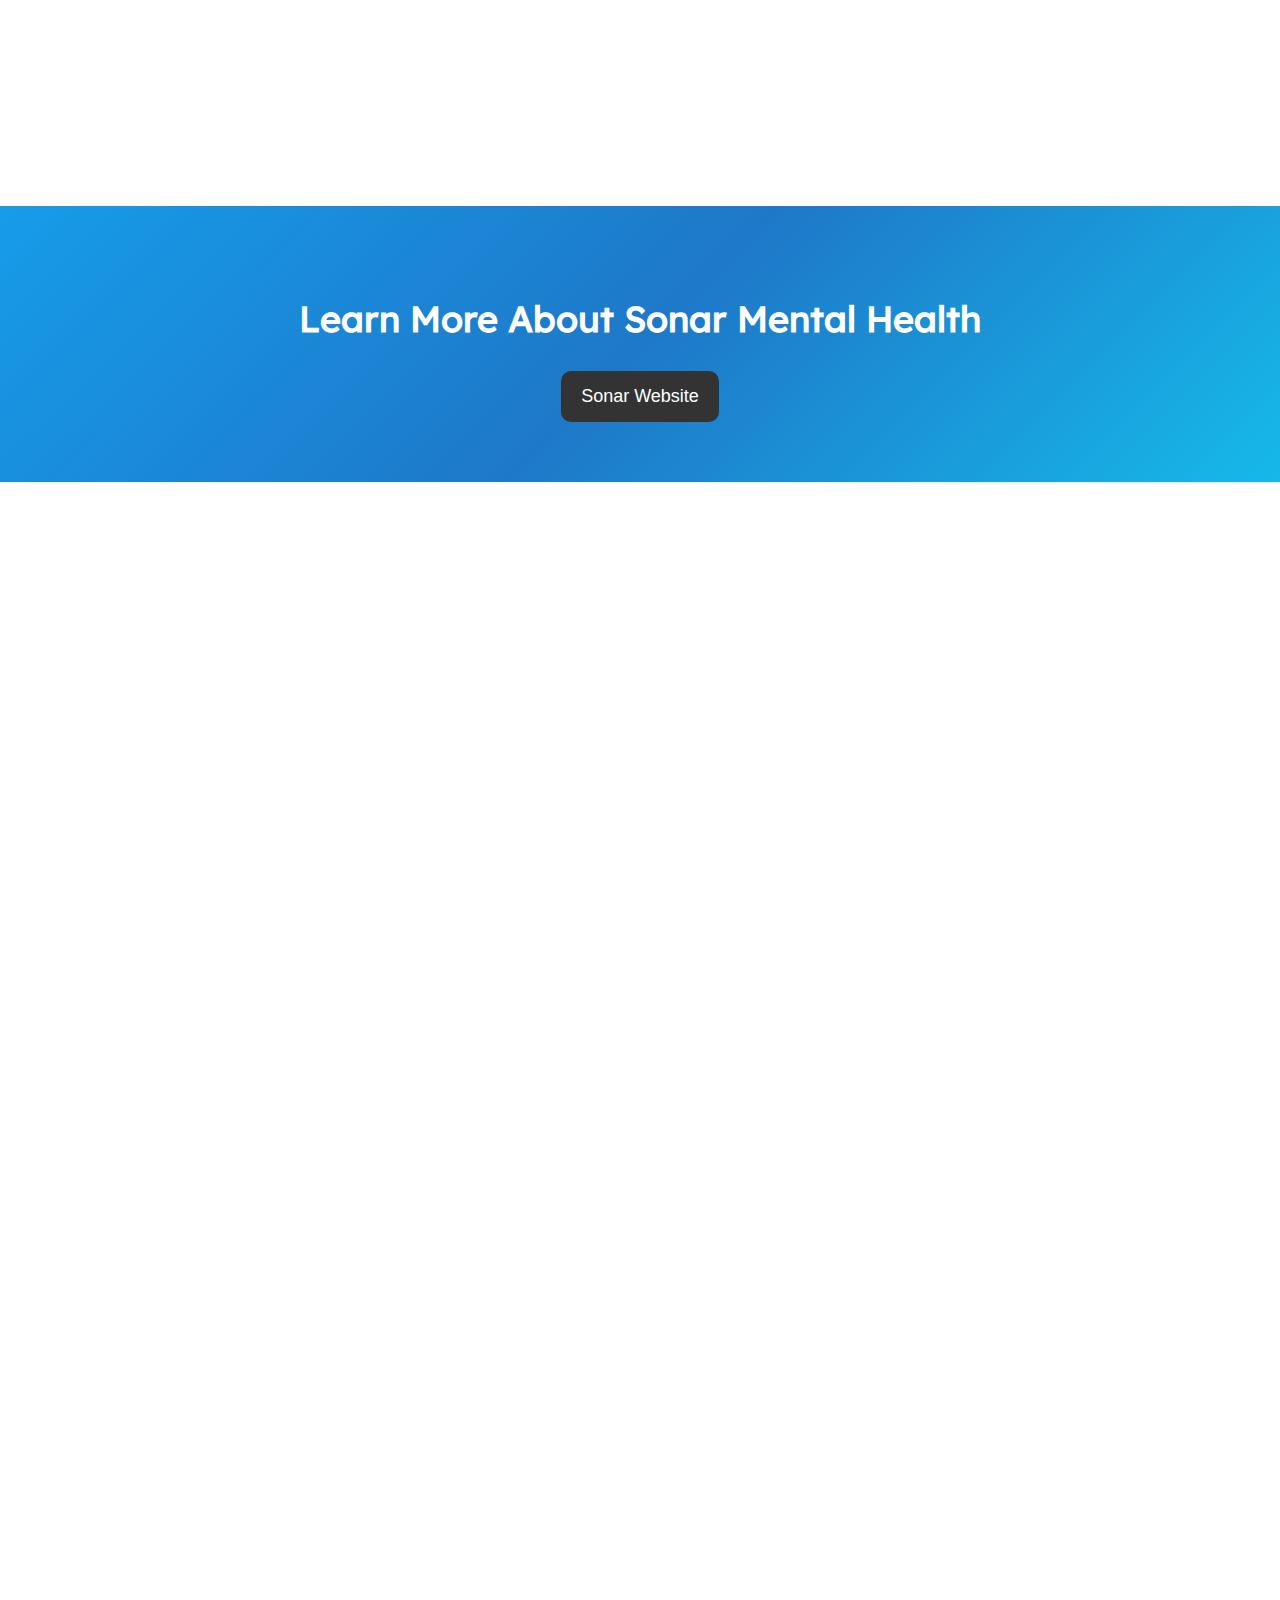
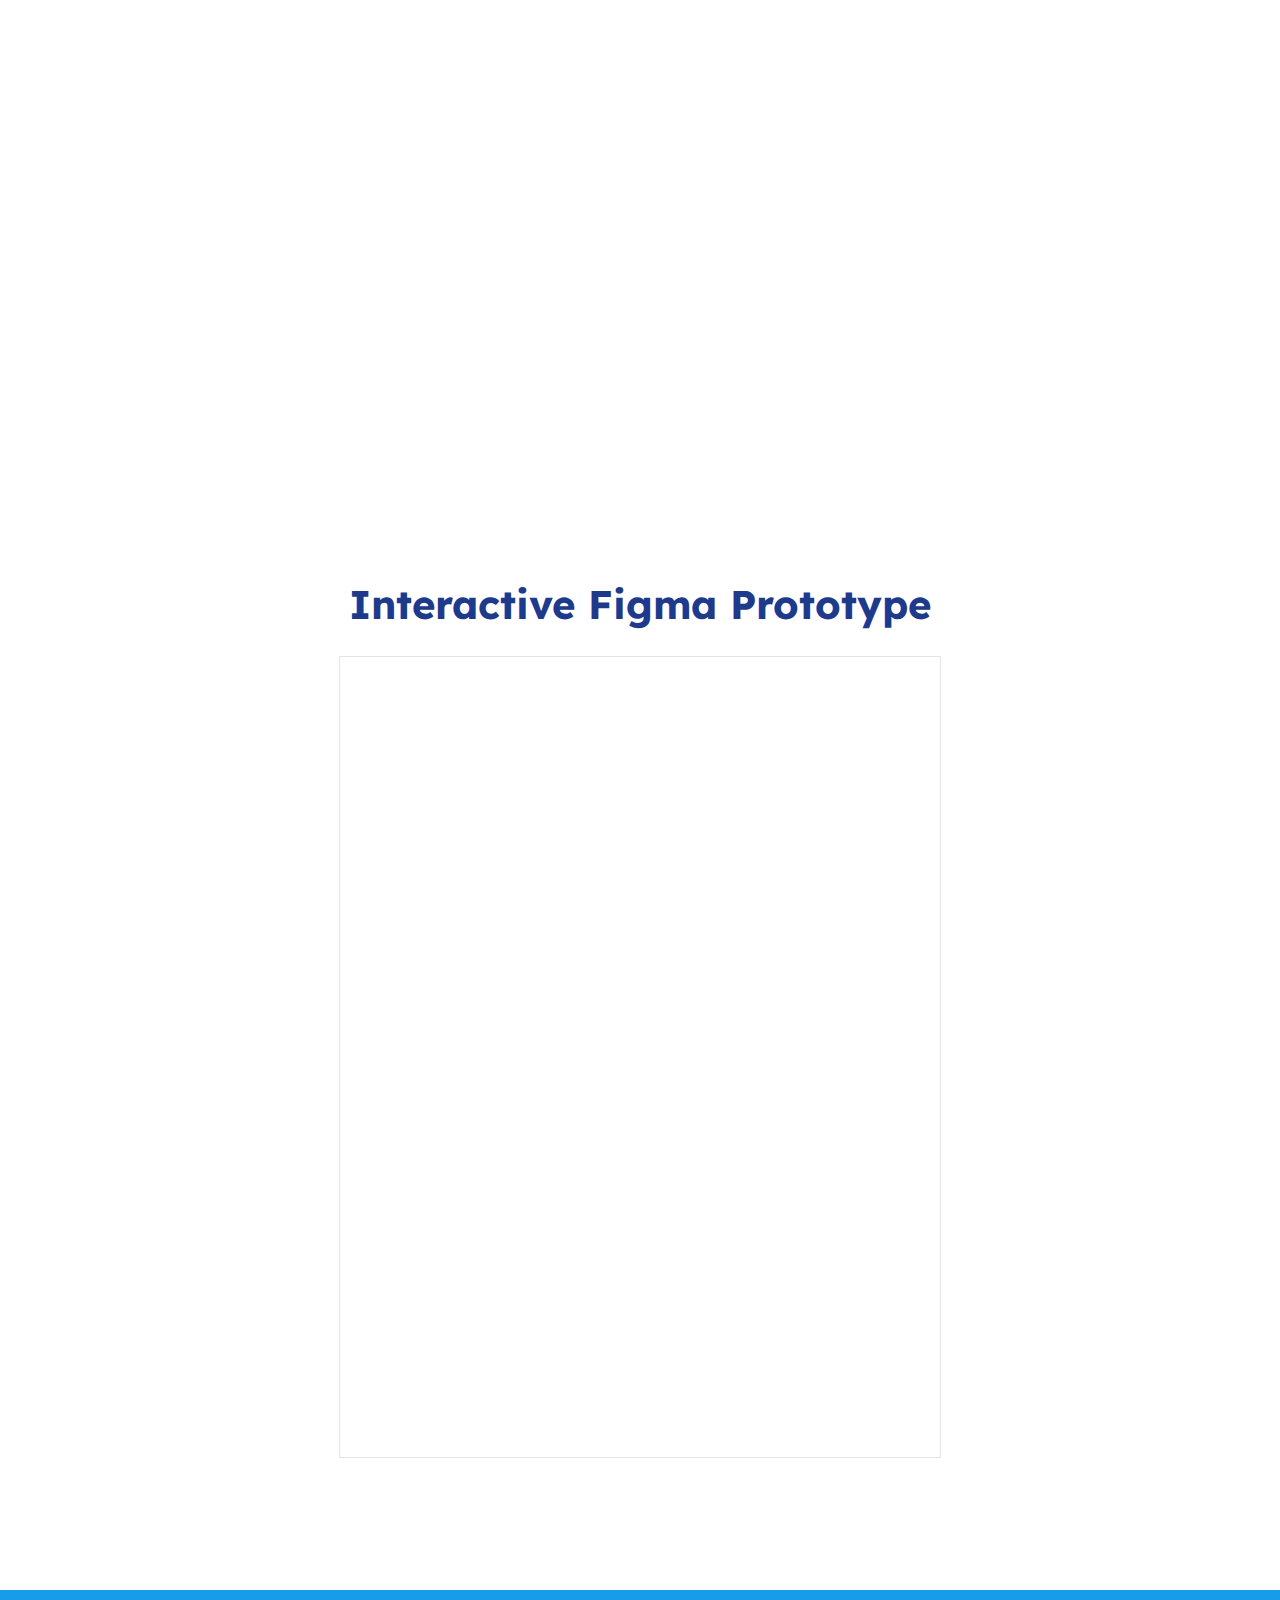
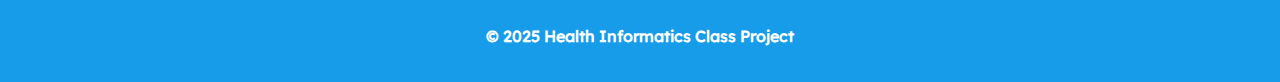
==== commit 97deabed: "Changed some images and styles" ====
--- a/index.html
+++ b/index.html
@@ -98,23 +98,23 @@
         
         <div class="key-features-images">
             <figure>
-                <figcaption>Human Support</figcaption>
+                <figcaption>1. Human Support</figcaption>
                 <img src="assets/images/kf1-human-support.png" alt="Human Support">
             </figure>
             <figure>
-                <figcaption>Data Privacy</figcaption>
+                <figcaption>2. Data Privacy</figcaption>
                 <img src="assets/images/kf2-data-privacy.png" alt="Data Privacy">
             </figure>
             <figure>
-                <figcaption>Intuitive Mood Slider</figcaption>
+                <figcaption>3. Easier Mood Slider</figcaption>
                 <img src="assets/images/kf3-intuitive-mood-slider.png" alt="Intuitive Mood Slider">
             </figure>
             <figure>
-                <figcaption>Better Texting Styles with Option to Pass</figcaption>
+                <figcaption>4. More Texting Styles</figcaption>
                 <img src="assets/images/kf4-better-texting-styles.png" alt="Better Texting Styles">
             </figure>
             <figure>
-                <figcaption>Ability to Personalize Sonny</figcaption>
+                <figcaption>5. Edit Sonny Option</figcaption>
                 <img src="assets/images/kf5-edit-Sonny.png" alt="Edit Sonny">
             </figure>
         </div>
--- a/styles.css
+++ b/styles.css
@@ -559,11 +559,10 @@
 
 
 /* design process page */
-/* Design Process Page Styling */
 
 /* Centering each section */
 .design-process-page section {
-    max-width: 800px; 
+    max-width: 68%; 
     margin: 40px auto;
     text-align: center;
     padding: 20px;
@@ -573,14 +572,14 @@
 .side-navbar {
     position: fixed;
     left: 20px;
-    top: 35%;
+    top: 45%;
     transform: translateY(-50%);
-    width: 220px;
+    width: 10%;
     background-color: rgba(255, 255, 255, 0.9); /* Subtle background */
     border-radius: 10px;
-    padding: 15px;
+    padding: 6px;
     box-shadow: 0 4px 8px rgba(0, 0, 0, 0.2);
-    border: 2px solid #007B8F; /* Accent color */
+    border: 1px solid #007B8F; /* Accent color */
 }
 
 /* Styling the links */
@@ -594,7 +593,7 @@
 }
 .side-navbar a {
     text-decoration: none;
-    font-size: 16px;
+    font-size: 15px;
     font-weight: 600;
     color: #007B8F;
     padding: 10px;
@@ -608,7 +607,7 @@
 .side-navbar a:hover {
     background-color: #007B8F;
     color: white;
-    transform: scale(1.05);
+    transform: scale(1.02);
 }
 
 /* Highlight active section */
@@ -622,6 +621,7 @@
 .study-purpose h2,
 .competitive-analysis h2,
 .personas h2,
+.wireframes h2,
 .prototype1 h2,
 .prototype2 h2,
 .prototype3 h2 {
@@ -633,6 +633,17 @@
     padding-bottom: 5px;
 }
 
+.problem-statement p,
+.study-purpose p,
+.competitive-analysis p,
+.personas p,
+.wireframes p,
+.prototype1 p,
+.prototype2 p,
+.prototype3 p {
+    font-size: 24px;
+}
+
 /* Images in competitive analysis */
 .ca-container {
     text-align: center;
@@ -643,6 +654,10 @@
     max-height: 50%; /* Set a reasonable max height */
     height: auto;
     width: auto;
+}
+
+.ca-container2 {
+    padding-top: 5%;
 }
 
 .ca-container2 img {
@@ -666,8 +681,57 @@
     }
 }
 
-.persona-container img {
+.persona1-container img {
     text-align: center;
     max-width: 100%; 
     height: auto;
+}
+
+.persona2-container {
+    padding-top: 5%;
+}
+
+.persona2-container img {
+    text-align: center;
+    max-width: 100%; 
+    height: auto;
+}
+
+.wireframe-container img {
+    text-align: center;
+    max-width: 100%; /* Adjust this value as needed */
+    max-height: 80%; /* Set a reasonable max height */
+    height: auto;
+    width: auto;
+}
+
+.proto1-container img {
+    text-align: center;
+    max-width: 100%; /* Adjust this value as needed */
+    max-height: 80%; /* Set a reasonable max height */
+    height: auto;
+    width: auto;
+}
+
+.proto2pt1-container img {
+    text-align: center;
+    max-width: 100%; /* Adjust this value as needed */
+    max-height: 80%; /* Set a reasonable max height */
+    height: auto;
+    width: auto;
+}
+
+.proto2pt2-container img {
+    text-align: center;
+    max-width: 100%; /* Adjust this value as needed */
+    max-height: 80%; /* Set a reasonable max height */
+    height: auto;
+    width: auto;
+}
+.proto3-container img {
+    text-align: center;
+    max-width: 100%; /* Adjust this value as needed */
+    max-height: 80%; /* Set a reasonable max height */
+    height: auto;
+    width: auto;
 }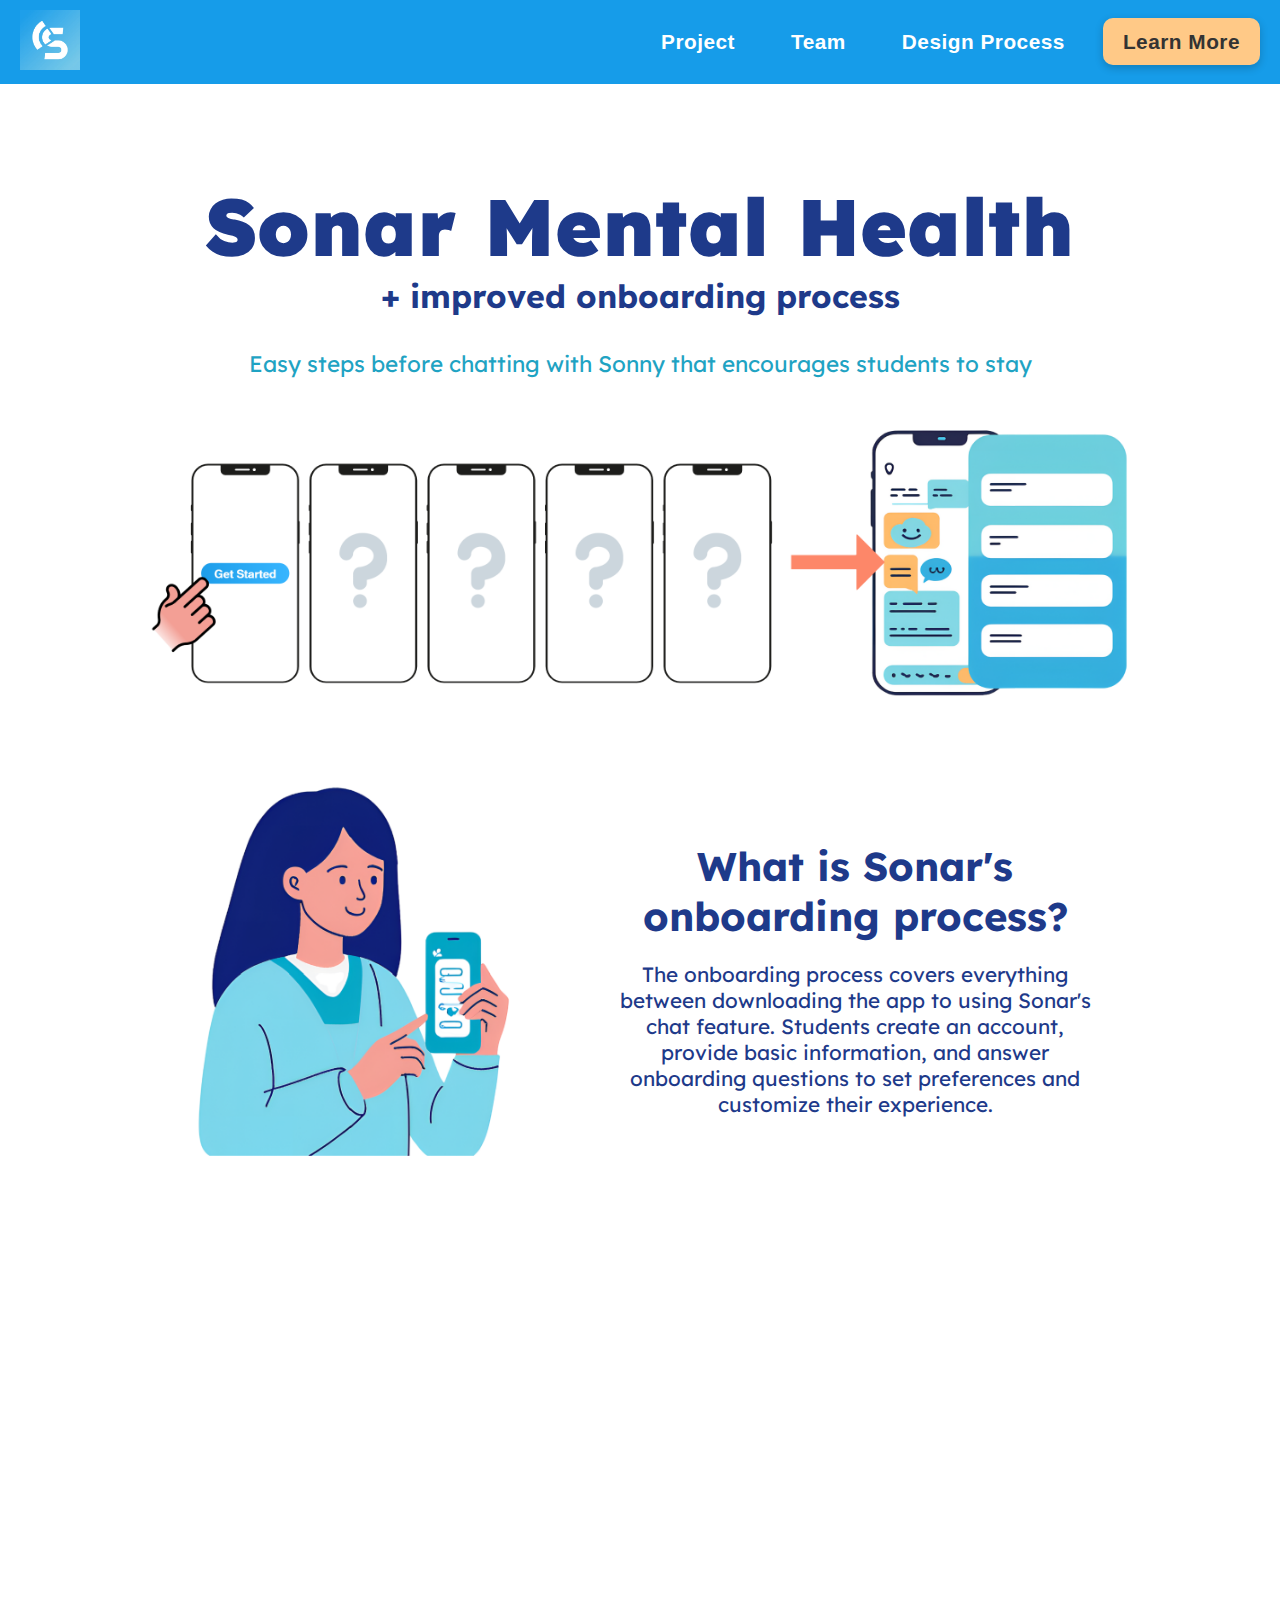
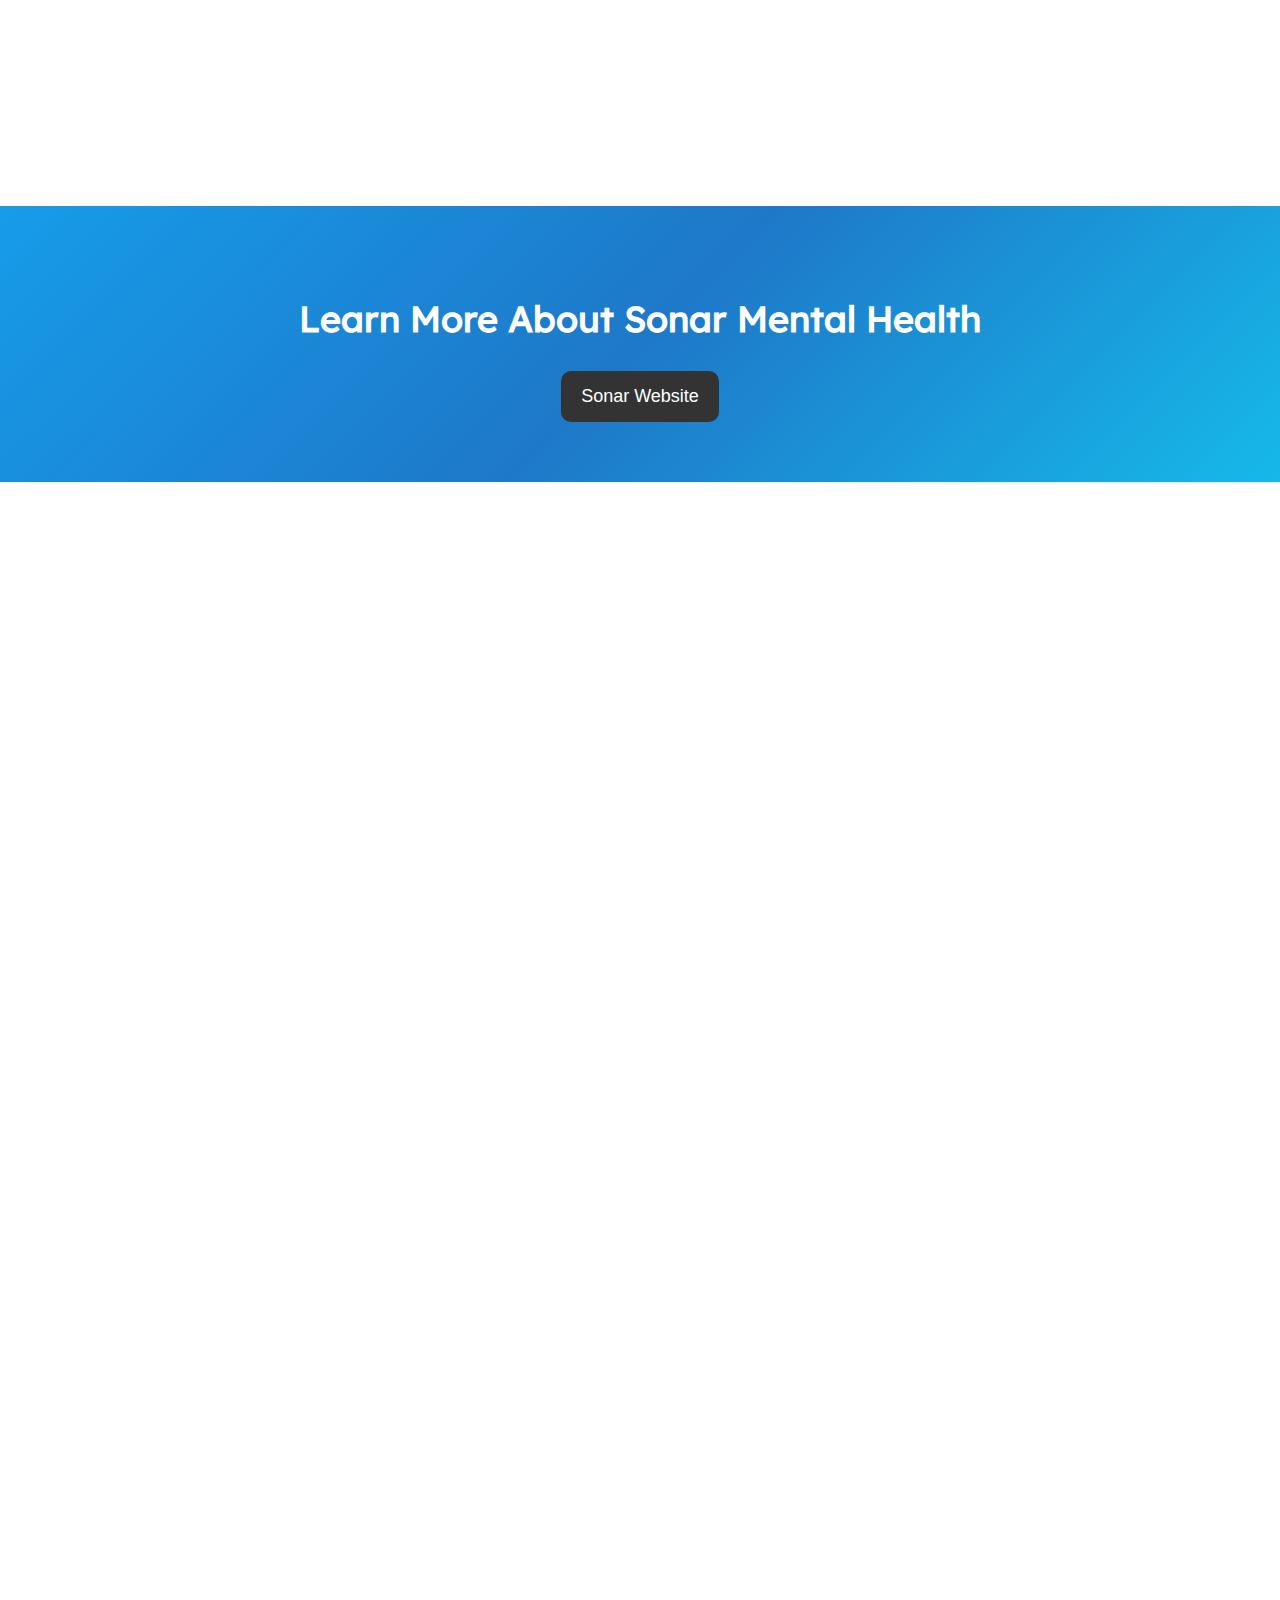
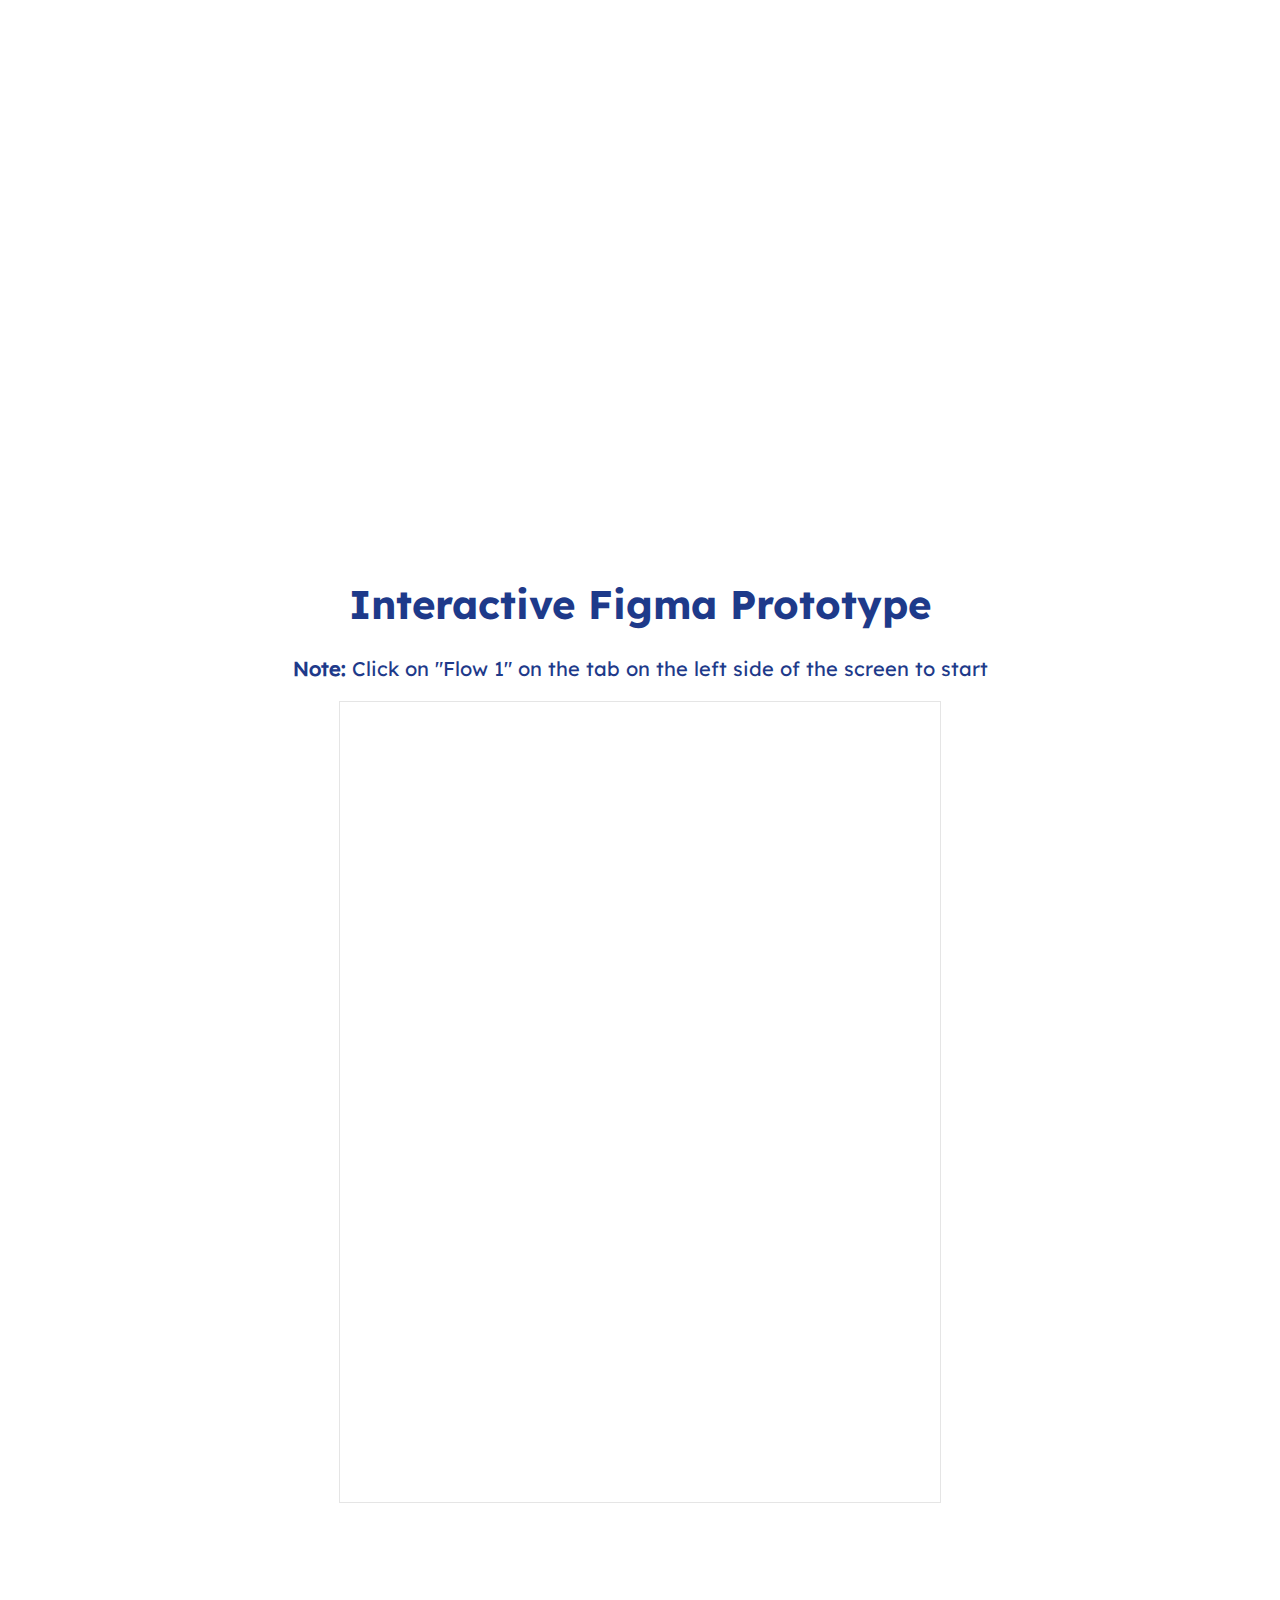
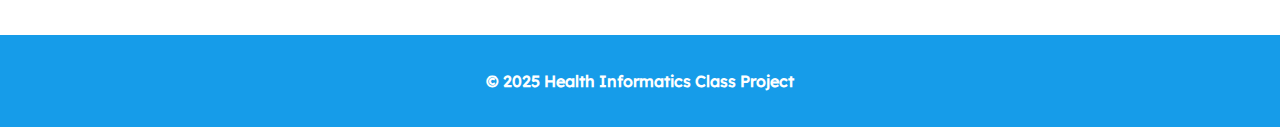
==== commit 48f01ffc: "Added affinity diagram" ====
--- a/index.html
+++ b/index.html
@@ -122,6 +122,7 @@
     
     <div class="interactive-prototype-section">
         <h1>Interactive Figma Prototype</h1>
+        <p><b>Note:</b> Click on "Flow 1" on the tab on the left side of the screen to start</p>
         <iframe style="border: 1px solid rgba(0, 0, 0, 0.1);" width="800" height="450" 
         src="https://embed.figma.com/proto/WlzYz4vKAvmb5n5ZOCslHj/sonar-onboarding-prototype?node
         -id=494-1570&scaling=scale-down&content-scaling=fixed&page-id=0%3A1&starting-point-node-id=1%3A45&show-proto-sidebar=1&embed-host=share" allowfullscreen></iframe>
--- a/styles.css
+++ b/styles.css
@@ -340,6 +340,12 @@
     font-family: 'Lexend Bold', Arial, Helvetica, sans-serif;
     color:#1E3A8A;
     font-size: 40px;
+}
+
+.interactive-prototype-section p {
+    font-family: 'Lexend Regular', Arial, Helvetica, sans-serif;
+    color:#1E3A8A;
+    font-size: 20px;
 }
 
 iframe {
